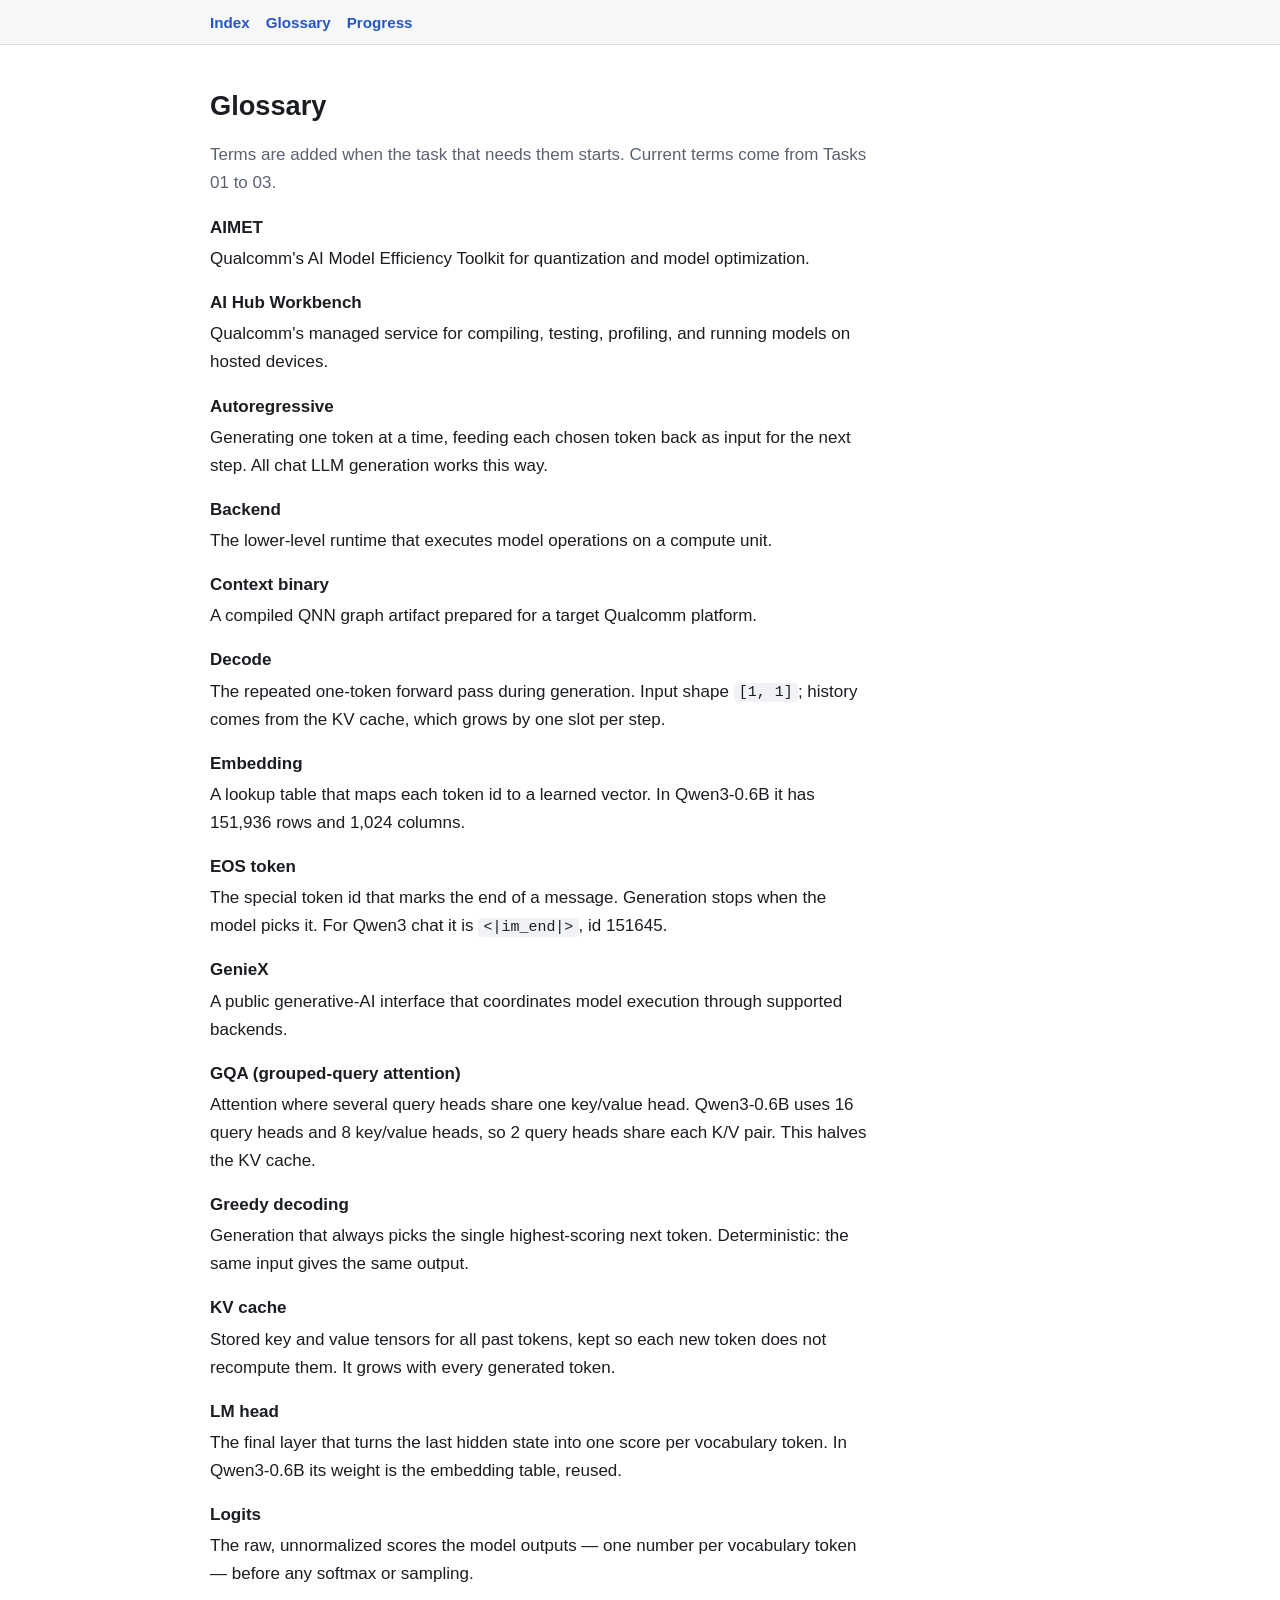
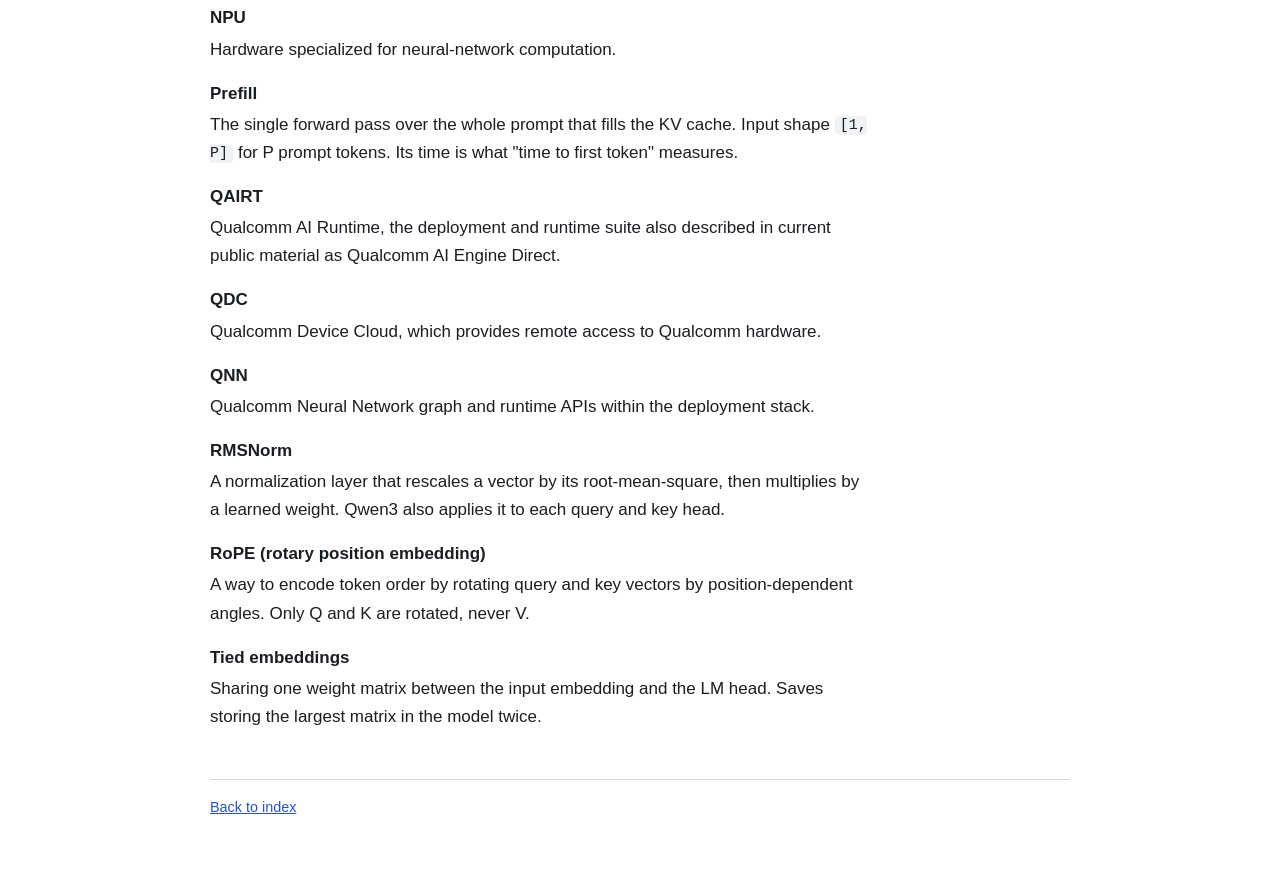
==== docs/glossary.html @ 43011221 "Complete Task 03: manual decoding and KV cache - Lesson: prefill vs one-token decode, cache growth, " ====
<!DOCTYPE html>
<html lang="en">
<head>
<meta charset="utf-8">
<meta name="viewport" content="width=device-width, initial-scale=1">
<title>Glossary — Qualcomm Edge SLM Lab</title>
<link rel="stylesheet" href="assets/styles.css">
</head>
<body>
<nav class="topnav"><div class="inner">
  <a href="index.html">Index</a>
  <a href="glossary.html" aria-current="page">Glossary</a>
  <a href="progress.html">Progress</a>
</div></nav>
<main>
<h1>Glossary</h1>
<p class="muted">Terms are added when the task that needs them starts.
Current terms come from Tasks 01 to 03.</p>

<dl class="glossary">
<dt id="aimet">AIMET</dt>
<dd>Qualcomm's AI Model Efficiency Toolkit for quantization and model
optimization.</dd>

<dt id="ai-hub-workbench">AI Hub Workbench</dt>
<dd>Qualcomm's managed service for compiling, testing, profiling, and
running models on hosted devices.</dd>

<dt id="autoregressive">Autoregressive</dt>
<dd>Generating one token at a time, feeding each chosen token back as
input for the next step. All chat LLM generation works this way.</dd>

<dt id="backend">Backend</dt>
<dd>The lower-level runtime that executes model operations on a compute
unit.</dd>

<dt id="context-binary">Context binary</dt>
<dd>A compiled QNN graph artifact prepared for a target Qualcomm
platform.</dd>

<dt id="decode">Decode</dt>
<dd>The repeated one-token forward pass during generation. Input shape
<code>[1, 1]</code>; history comes from the KV cache, which grows by one
slot per step.</dd>

<dt id="embedding">Embedding</dt>
<dd>A lookup table that maps each token id to a learned vector. In
Qwen3-0.6B it has 151,936 rows and 1,024 columns.</dd>

<dt id="eos-token">EOS token</dt>
<dd>The special token id that marks the end of a message. Generation
stops when the model picks it. For Qwen3 chat it is
<code>&lt;|im_end|&gt;</code>, id 151645.</dd>

<dt id="geniex">GenieX</dt>
<dd>A public generative-AI interface that coordinates model execution
through supported backends.</dd>

<dt id="gqa">GQA (grouped-query attention)</dt>
<dd>Attention where several query heads share one key/value head.
Qwen3-0.6B uses 16 query heads and 8 key/value heads, so 2 query heads
share each K/V pair. This halves the KV cache.</dd>

<dt id="greedy-decoding">Greedy decoding</dt>
<dd>Generation that always picks the single highest-scoring next token.
Deterministic: the same input gives the same output.</dd>

<dt id="kv-cache">KV cache</dt>
<dd>Stored key and value tensors for all past tokens, kept so each new
token does not recompute them. It grows with every generated token.</dd>

<dt id="lm-head">LM head</dt>
<dd>The final layer that turns the last hidden state into one score per
vocabulary token. In Qwen3-0.6B its weight is the embedding table,
reused.</dd>

<dt id="logits">Logits</dt>
<dd>The raw, unnormalized scores the model outputs — one number per
vocabulary token — before any softmax or sampling.</dd>

<dt id="npu">NPU</dt>
<dd>Hardware specialized for neural-network computation.</dd>

<dt id="prefill">Prefill</dt>
<dd>The single forward pass over the whole prompt that fills the KV
cache. Input shape <code>[1, P]</code> for P prompt tokens. Its time is
what "time to first token" measures.</dd>

<dt id="qairt">QAIRT</dt>
<dd>Qualcomm AI Runtime, the deployment and runtime suite also described
in current public material as Qualcomm AI Engine Direct.</dd>

<dt id="qdc">QDC</dt>
<dd>Qualcomm Device Cloud, which provides remote access to Qualcomm
hardware.</dd>

<dt id="qnn">QNN</dt>
<dd>Qualcomm Neural Network graph and runtime APIs within the deployment
stack.</dd>

<dt id="rmsnorm">RMSNorm</dt>
<dd>A normalization layer that rescales a vector by its root-mean-square,
then multiplies by a learned weight. Qwen3 also applies it to each query
and key head.</dd>

<dt id="rope">RoPE (rotary position embedding)</dt>
<dd>A way to encode token order by rotating query and key vectors by
position-dependent angles. Only Q and K are rotated, never V.</dd>

<dt id="tied-embeddings">Tied embeddings</dt>
<dd>Sharing one weight matrix between the input embedding and the LM
head. Saves storing the largest matrix in the model twice.</dd>
</dl>

<footer><a href="index.html">Back to index</a></footer>
</main>
</body>
</html>
---- docs/assets/styles.css ----
/* Qualcomm Edge SLM Lab — shared stylesheet. Plain static HTML, no build step. */

:root {
  --bg: #ffffff;
  --fg: #1a1d21;
  --muted: #5a6270;
  --border: #d7dce2;
  --surface: #f5f7f9;
  --accent: #2456c4;
  --code-bg: #f0f2f5;
  --key-bg: #e8f0fe;   --key-border: #2456c4;
  --watch-bg: #fdf3e0; --watch-border: #b26b00;
  --try-bg: #e6f5ea;   --try-border: #1c7c3c;
  --warn-bg: #fdeaea;  --warn-border: #b02a2a;
  --gate-bg: #f0e8fb;  --gate-border: #6b3fb2;
}

@media (prefers-color-scheme: dark) {
  :root {
    --bg: #14171b;
    --fg: #e5e8ec;
    --muted: #9aa3af;
    --border: #333a43;
    --surface: #1c2026;
    --accent: #7aa2f0;
    --code-bg: #21262d;
    --key-bg: #1a2740;  --key-border: #7aa2f0;
    --watch-bg: #33270f; --watch-border: #d69a3a;
    --try-bg: #142e1c;  --try-border: #4fbf74;
    --warn-bg: #391b1b; --warn-border: #e06c6c;
    --gate-bg: #271a3a; --gate-border: #a97fe0;
  }
}

* { box-sizing: border-box; }

body {
  margin: 0;
  background: var(--bg);
  color: var(--fg);
  font-family: -apple-system, BlinkMacSystemFont, "Segoe UI", Roboto,
    Helvetica, Arial, sans-serif;
  font-size: 17px;
  line-height: 1.65;
}

main {
  max-width: 900px;
  margin: 0 auto;
  padding: 1.5rem 1.25rem 4rem;
}

nav.topnav {
  border-bottom: 1px solid var(--border);
  background: var(--surface);
}
nav.topnav .inner {
  max-width: 900px;
  margin: 0 auto;
  padding: 0.6rem 1.25rem;
  display: flex;
  flex-wrap: wrap;
  gap: 1rem;
}
nav.topnav a {
  color: var(--accent);
  text-decoration: none;
  font-weight: 600;
  font-size: 0.95rem;
}
nav.topnav a:hover { text-decoration: underline; }

h1 { font-size: 1.7rem; line-height: 1.3; margin: 1.2rem 0 0.6rem; }
h2 { font-size: 1.3rem; margin: 2rem 0 0.5rem; }
h3 { font-size: 1.1rem; margin: 1.4rem 0 0.4rem; }

p, li { max-width: 70ch; }

a { color: var(--accent); }
a:focus-visible, button:focus-visible, summary:focus-visible {
  outline: 3px solid var(--accent);
  outline-offset: 2px;
}

code, pre {
  font-family: ui-monospace, "SF Mono", SFMono-Regular, Menlo, Consolas,
    monospace;
  font-size: 0.88em;
}
code { background: var(--code-bg); padding: 0.1em 0.35em; border-radius: 4px; }
pre {
  background: var(--code-bg);
  border: 1px solid var(--border);
  border-radius: 8px;
  padding: 0.9rem 1rem;
  overflow-x: auto;
  line-height: 1.5;
}
pre code { background: none; padding: 0; }

table {
  border-collapse: collapse;
  width: 100%;
  margin: 1rem 0;
  font-size: 0.95rem;
}
th, td {
  border: 1px solid var(--border);
  padding: 0.5rem 0.7rem;
  text-align: left;
  vertical-align: top;
}
th { background: var(--surface); }

.callout {
  border-left: 5px solid;
  border-radius: 6px;
  padding: 0.8rem 1rem;
  margin: 1.2rem 0;
}
.callout .label {
  display: block;
  font-weight: 700;
  font-size: 0.85rem;
  text-transform: uppercase;
  letter-spacing: 0.04em;
  margin-bottom: 0.25rem;
}
.callout.key   { background: var(--key-bg);   border-color: var(--key-border); }
.callout.watch { background: var(--watch-bg); border-color: var(--watch-border); }
.callout.try   { background: var(--try-bg);   border-color: var(--try-border); }
.callout.warn  { background: var(--warn-bg);  border-color: var(--warn-border); }
.callout.gate  { background: var(--gate-bg);  border-color: var(--gate-border); }

.status {
  display: inline-block;
  padding: 0.1em 0.6em;
  border-radius: 999px;
  font-size: 0.8rem;
  font-weight: 700;
  border: 1px solid var(--border);
}
.status.active   { background: var(--key-bg);  color: var(--key-border); border-color: var(--key-border); }
.status.locked   { background: var(--surface); color: var(--muted); }
.status.complete { background: var(--try-bg);  color: var(--try-border); border-color: var(--try-border); }
.status.blocked  { background: var(--warn-bg); color: var(--warn-border); border-color: var(--warn-border); }

details {
  border: 1px solid var(--border);
  border-radius: 8px;
  padding: 0.5rem 0.9rem;
  margin: 0.6rem 0;
  background: var(--surface);
}
summary { cursor: pointer; font-weight: 600; }

.muted { color: var(--muted); }

dl.glossary dt { font-weight: 700; margin-top: 1rem; }
dl.glossary dd { margin: 0.2rem 0 0 0; max-width: 70ch; }

footer {
  margin-top: 3rem;
  padding-top: 1rem;
  border-top: 1px solid var(--border);
  color: var(--muted);
  font-size: 0.9rem;
}

svg text { fill: var(--fg); }
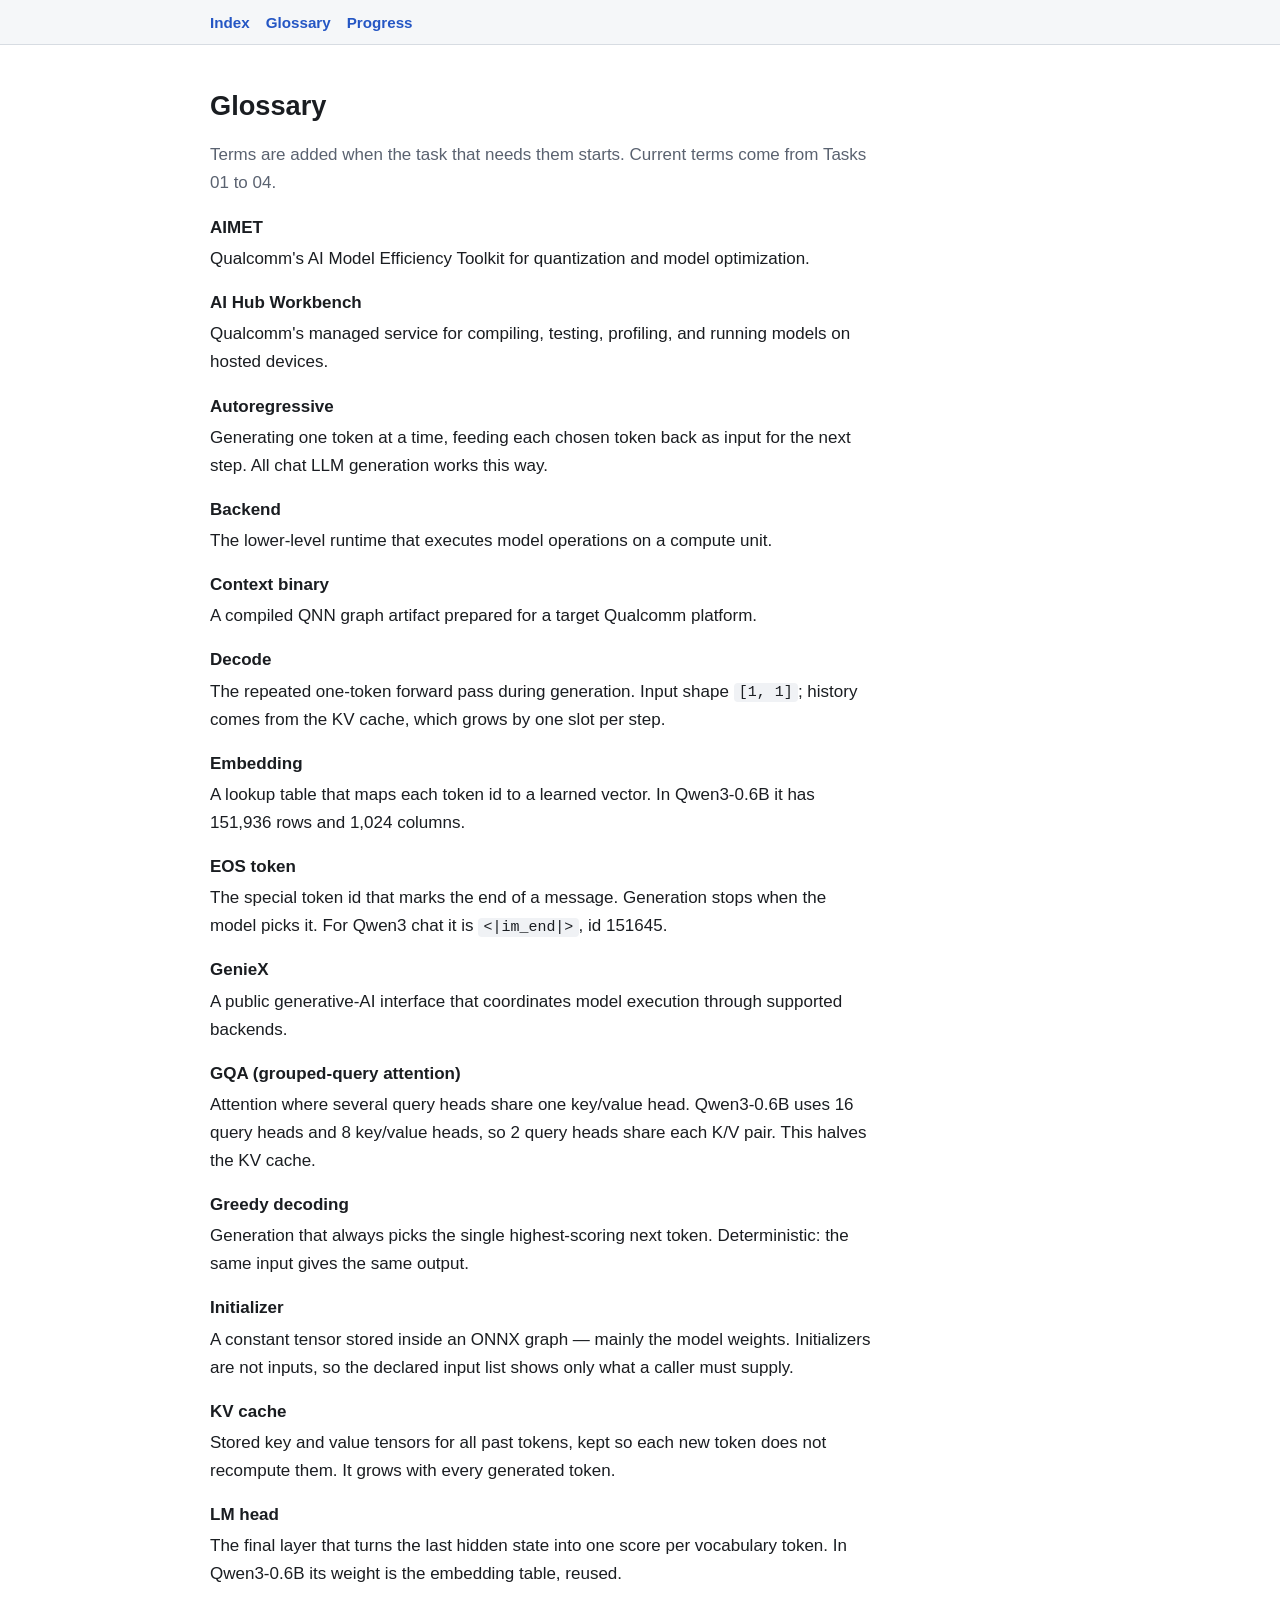
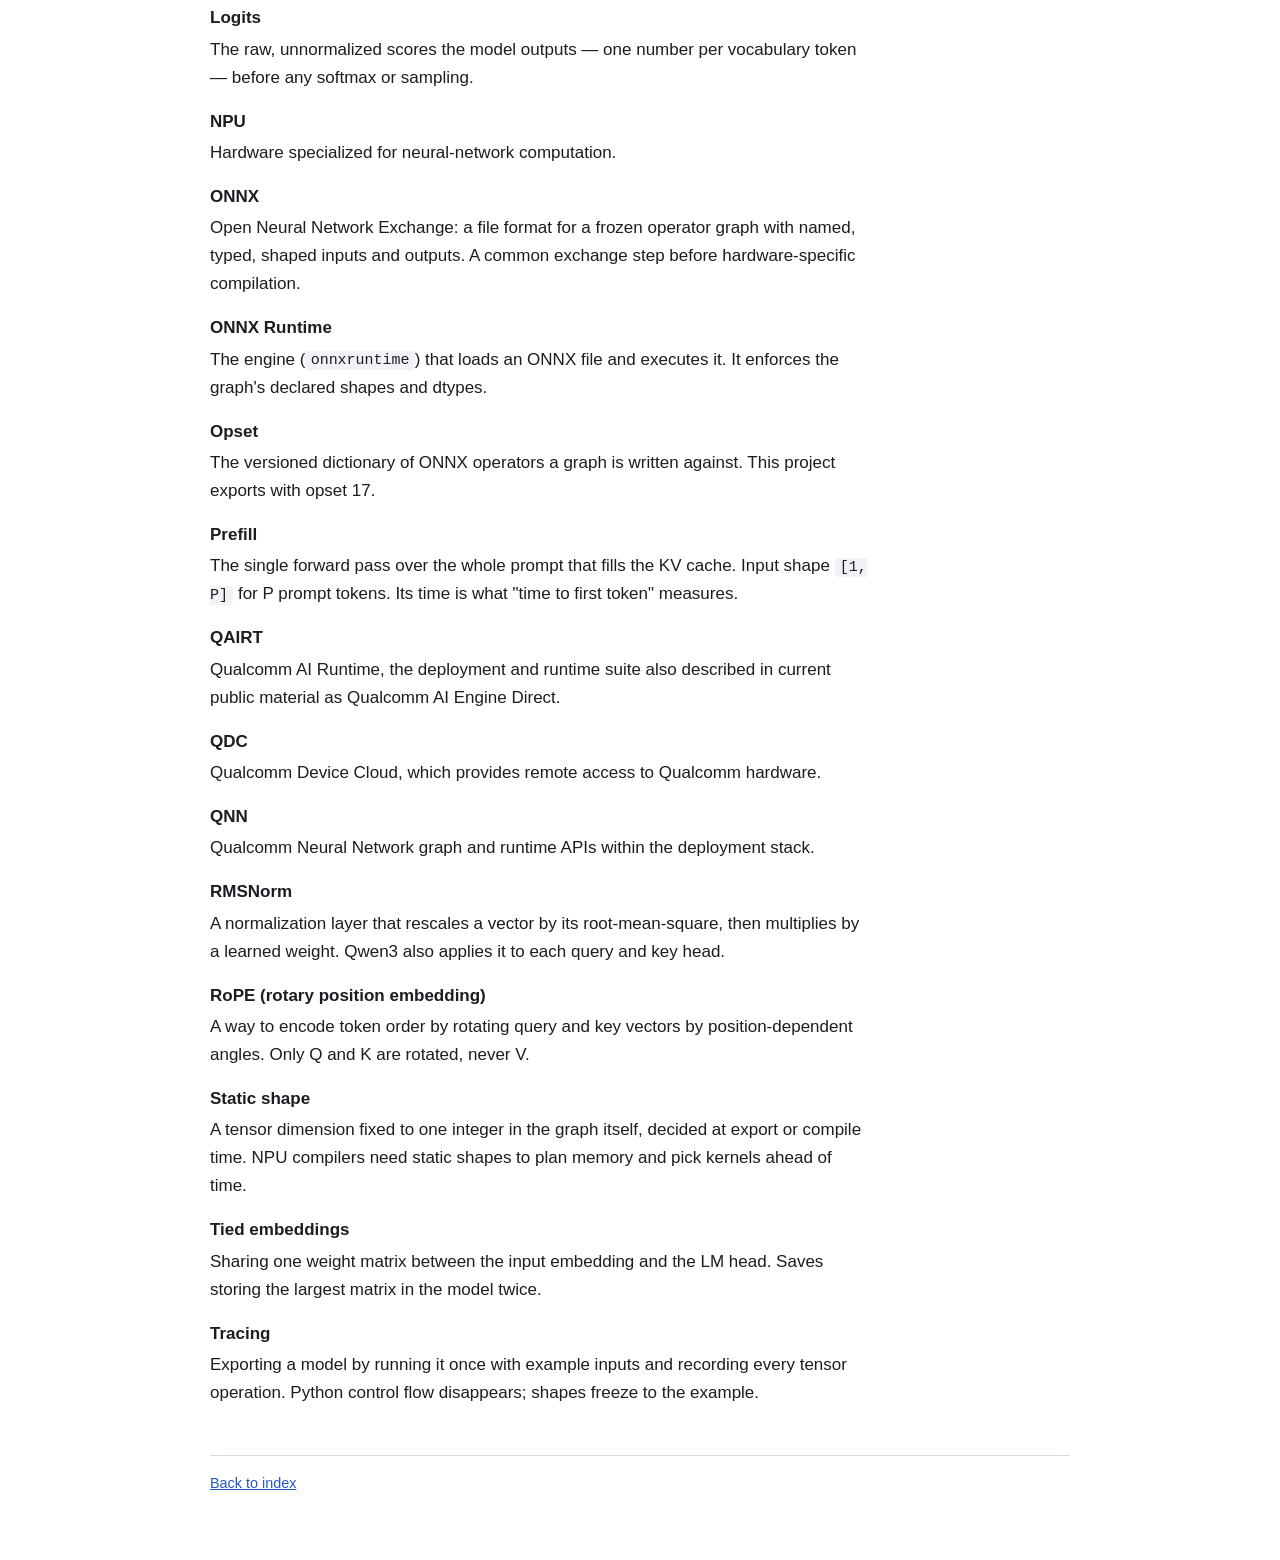
==== commit 9ddd3c09: "Complete Task 04: static graph contracts and ONNX - Lesson: docs/tasks/04-static-graph-contracts-and" ====
--- a/docs/glossary.html
+++ b/docs/glossary.html
@@ -15,7 +15,7 @@
 <main>
 <h1>Glossary</h1>
 <p class="muted">Terms are added when the task that needs them starts.
-Current terms come from Tasks 01 to 03.</p>
+Current terms come from Tasks 01 to 04.</p>
 
 <dl class="glossary">
 <dt id="aimet">AIMET</dt>
@@ -65,6 +65,11 @@
 <dd>Generation that always picks the single highest-scoring next token.
 Deterministic: the same input gives the same output.</dd>
 
+<dt id="initializer">Initializer</dt>
+<dd>A constant tensor stored inside an ONNX graph — mainly the model
+weights. Initializers are not inputs, so the declared input list shows
+only what a caller must supply.</dd>
+
 <dt id="kv-cache">KV cache</dt>
 <dd>Stored key and value tensors for all past tokens, kept so each new
 token does not recompute them. It grows with every generated token.</dd>
@@ -80,6 +85,19 @@
 
 <dt id="npu">NPU</dt>
 <dd>Hardware specialized for neural-network computation.</dd>
+
+<dt id="onnx">ONNX</dt>
+<dd>Open Neural Network Exchange: a file format for a frozen operator
+graph with named, typed, shaped inputs and outputs. A common exchange
+step before hardware-specific compilation.</dd>
+
+<dt id="onnx-runtime">ONNX Runtime</dt>
+<dd>The engine (<code>onnxruntime</code>) that loads an ONNX file and
+executes it. It enforces the graph's declared shapes and dtypes.</dd>
+
+<dt id="opset">Opset</dt>
+<dd>The versioned dictionary of ONNX operators a graph is written
+against. This project exports with opset 17.</dd>
 
 <dt id="prefill">Prefill</dt>
 <dd>The single forward pass over the whole prompt that fills the KV
@@ -107,9 +125,19 @@
 <dd>A way to encode token order by rotating query and key vectors by
 position-dependent angles. Only Q and K are rotated, never V.</dd>
 
+<dt id="static-shape">Static shape</dt>
+<dd>A tensor dimension fixed to one integer in the graph itself, decided
+at export or compile time. NPU compilers need static shapes to plan
+memory and pick kernels ahead of time.</dd>
+
 <dt id="tied-embeddings">Tied embeddings</dt>
 <dd>Sharing one weight matrix between the input embedding and the LM
 head. Saves storing the largest matrix in the model twice.</dd>
+
+<dt id="tracing">Tracing</dt>
+<dd>Exporting a model by running it once with example inputs and
+recording every tensor operation. Python control flow disappears; shapes
+freeze to the example.</dd>
 </dl>
 
 <footer><a href="index.html">Back to index</a></footer>
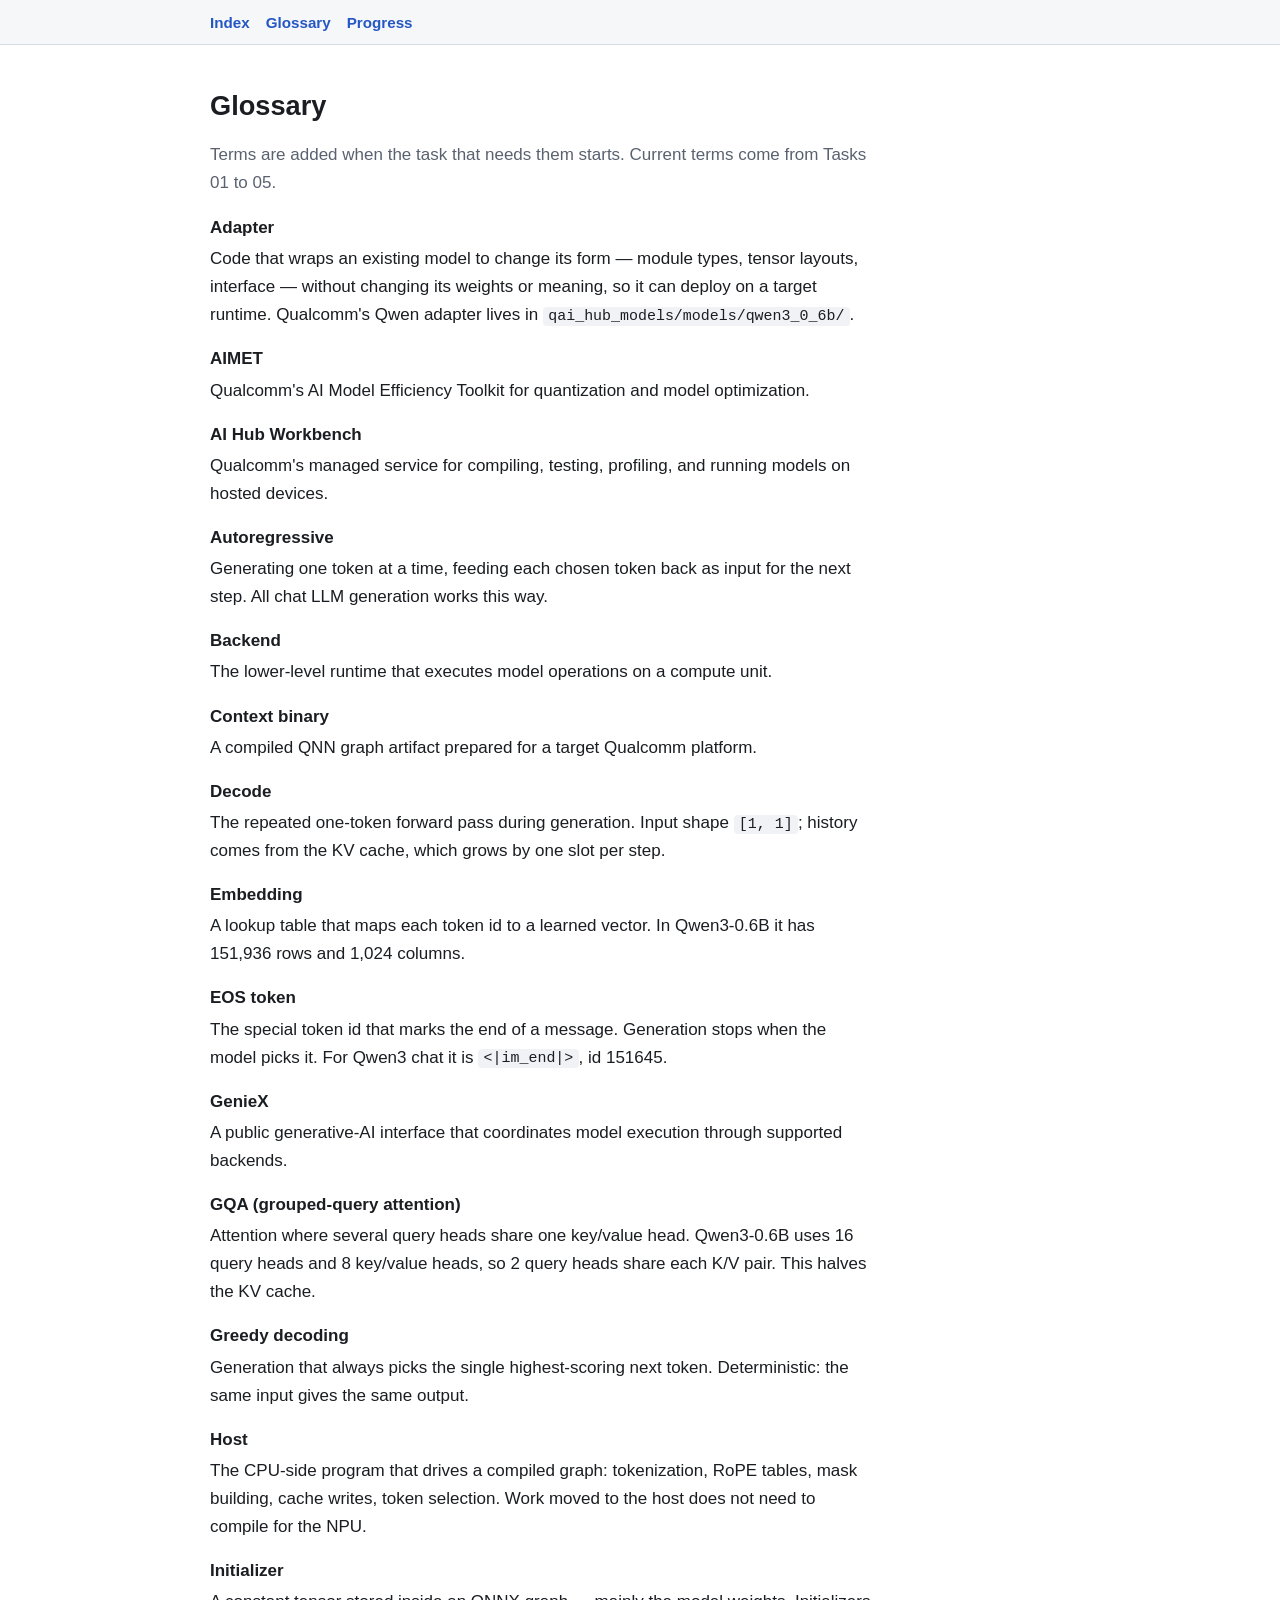
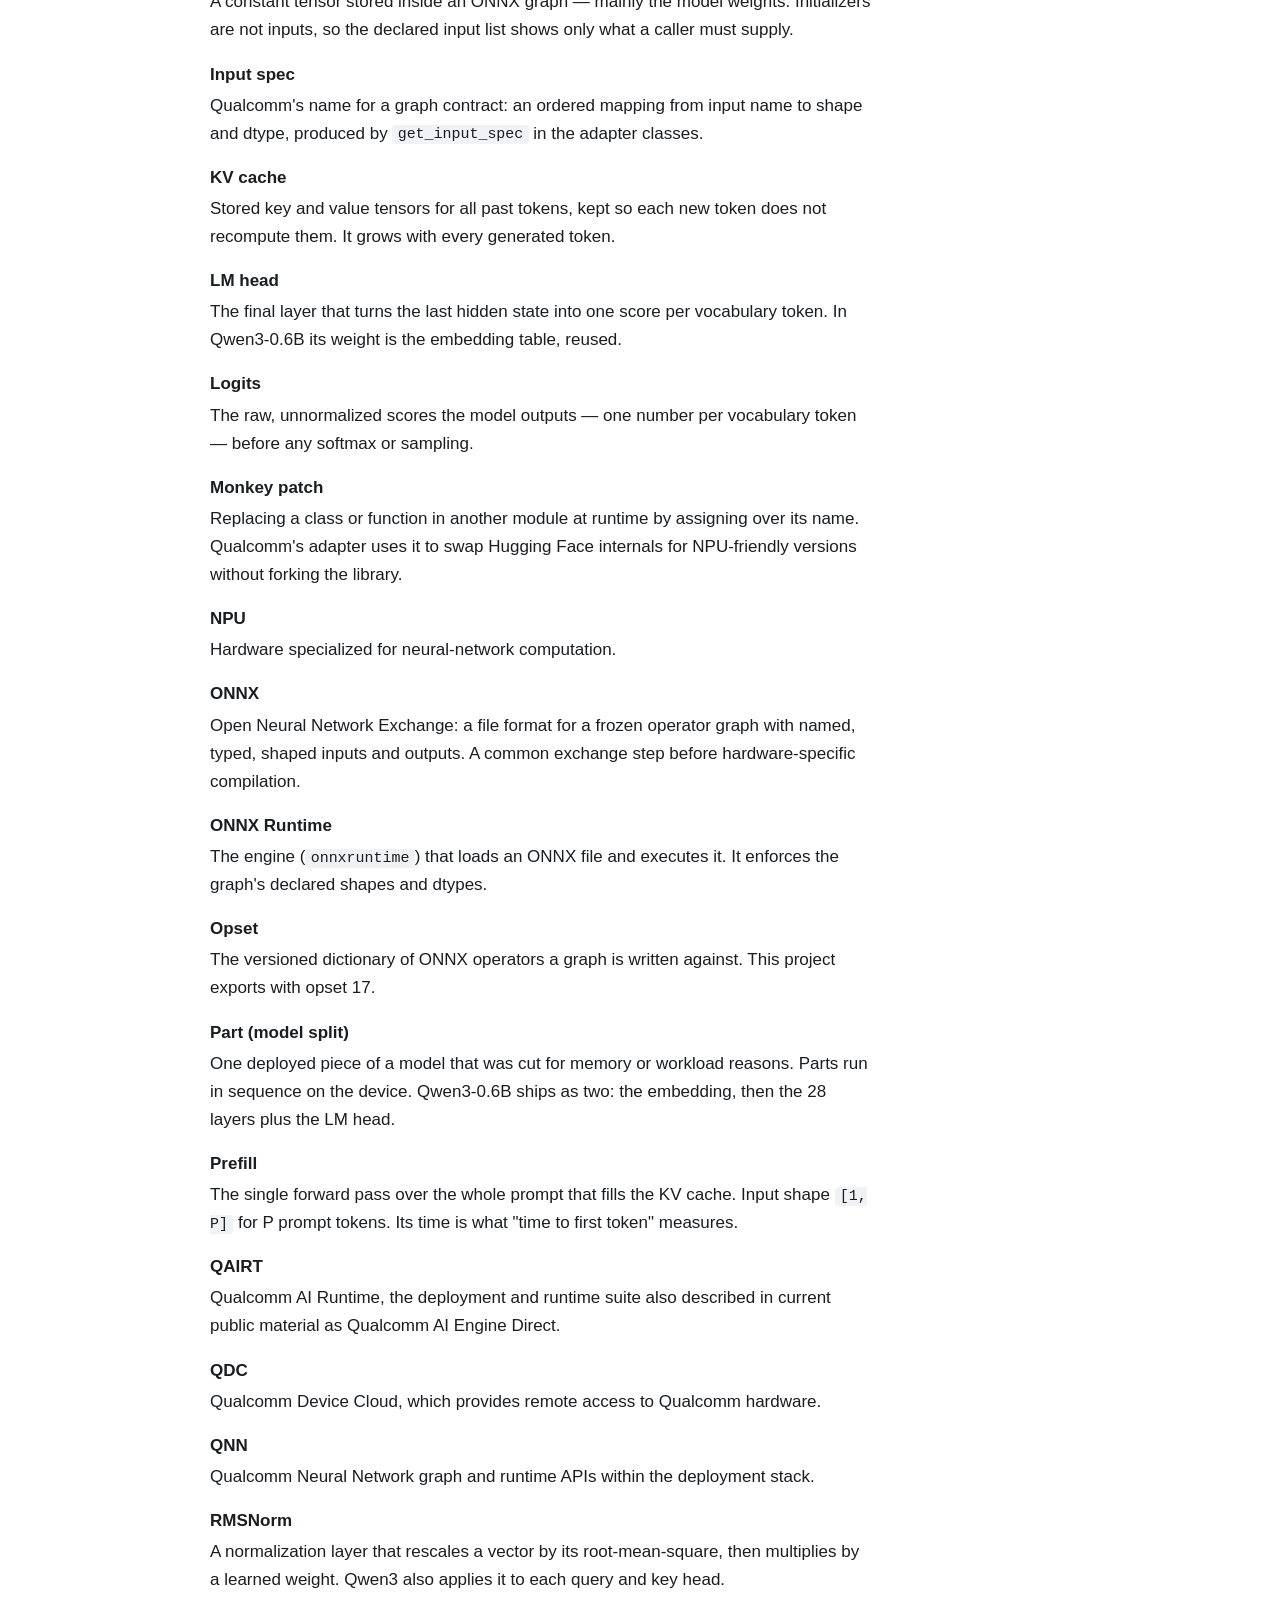
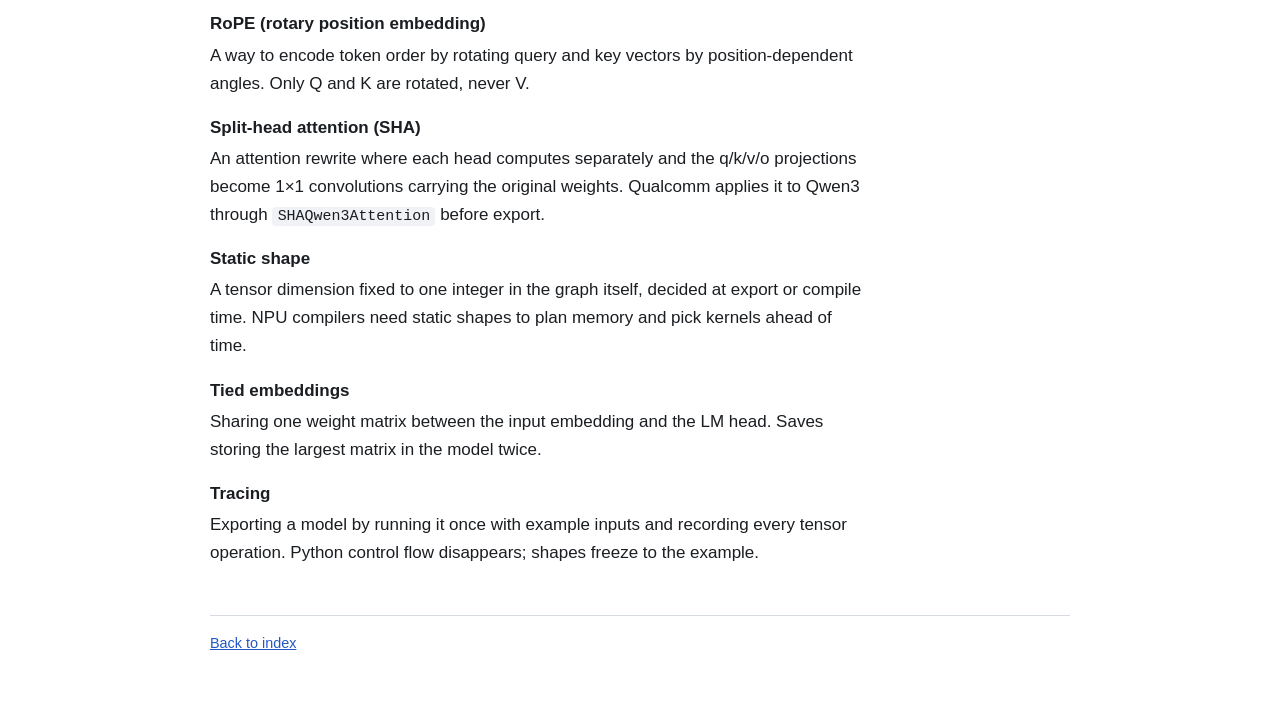
==== commit ef9efb21: "Complete Task 05: Qualcomm's Qwen model adapter - Lesson docs/tasks/05-qualcomm-qwen-adapter.html in" ====
--- a/docs/glossary.html
+++ b/docs/glossary.html
@@ -15,9 +15,15 @@
 <main>
 <h1>Glossary</h1>
 <p class="muted">Terms are added when the task that needs them starts.
-Current terms come from Tasks 01 to 04.</p>
+Current terms come from Tasks 01 to 05.</p>
 
 <dl class="glossary">
+<dt id="adapter">Adapter</dt>
+<dd>Code that wraps an existing model to change its form — module types,
+tensor layouts, interface — without changing its weights or meaning, so
+it can deploy on a target runtime. Qualcomm's Qwen adapter lives in
+<code>qai_hub_models/models/qwen3_0_6b/</code>.</dd>
+
 <dt id="aimet">AIMET</dt>
 <dd>Qualcomm's AI Model Efficiency Toolkit for quantization and model
 optimization.</dd>
@@ -65,10 +71,20 @@
 <dd>Generation that always picks the single highest-scoring next token.
 Deterministic: the same input gives the same output.</dd>
 
+<dt id="host">Host</dt>
+<dd>The CPU-side program that drives a compiled graph: tokenization,
+RoPE tables, mask building, cache writes, token selection. Work moved to
+the host does not need to compile for the NPU.</dd>
+
 <dt id="initializer">Initializer</dt>
 <dd>A constant tensor stored inside an ONNX graph — mainly the model
 weights. Initializers are not inputs, so the declared input list shows
 only what a caller must supply.</dd>
+
+<dt id="input-spec">Input spec</dt>
+<dd>Qualcomm's name for a graph contract: an ordered mapping from input
+name to shape and dtype, produced by <code>get_input_spec</code> in the
+adapter classes.</dd>
 
 <dt id="kv-cache">KV cache</dt>
 <dd>Stored key and value tensors for all past tokens, kept so each new
@@ -82,6 +98,11 @@
 <dt id="logits">Logits</dt>
 <dd>The raw, unnormalized scores the model outputs — one number per
 vocabulary token — before any softmax or sampling.</dd>
+
+<dt id="monkey-patch">Monkey patch</dt>
+<dd>Replacing a class or function in another module at runtime by
+assigning over its name. Qualcomm's adapter uses it to swap Hugging Face
+internals for NPU-friendly versions without forking the library.</dd>
 
 <dt id="npu">NPU</dt>
 <dd>Hardware specialized for neural-network computation.</dd>
@@ -98,6 +119,11 @@
 <dt id="opset">Opset</dt>
 <dd>The versioned dictionary of ONNX operators a graph is written
 against. This project exports with opset 17.</dd>
+
+<dt id="part-split">Part (model split)</dt>
+<dd>One deployed piece of a model that was cut for memory or workload
+reasons. Parts run in sequence on the device. Qwen3-0.6B ships as two:
+the embedding, then the 28 layers plus the LM head.</dd>
 
 <dt id="prefill">Prefill</dt>
 <dd>The single forward pass over the whole prompt that fills the KV
@@ -125,6 +151,12 @@
 <dd>A way to encode token order by rotating query and key vectors by
 position-dependent angles. Only Q and K are rotated, never V.</dd>
 
+<dt id="sha">Split-head attention (SHA)</dt>
+<dd>An attention rewrite where each head computes separately and the
+q/k/v/o projections become 1×1 convolutions carrying the original
+weights. Qualcomm applies it to Qwen3 through
+<code>SHAQwen3Attention</code> before export.</dd>
+
 <dt id="static-shape">Static shape</dt>
 <dd>A tensor dimension fixed to one integer in the graph itself, decided
 at export or compile time. NPU compilers need static shapes to plan
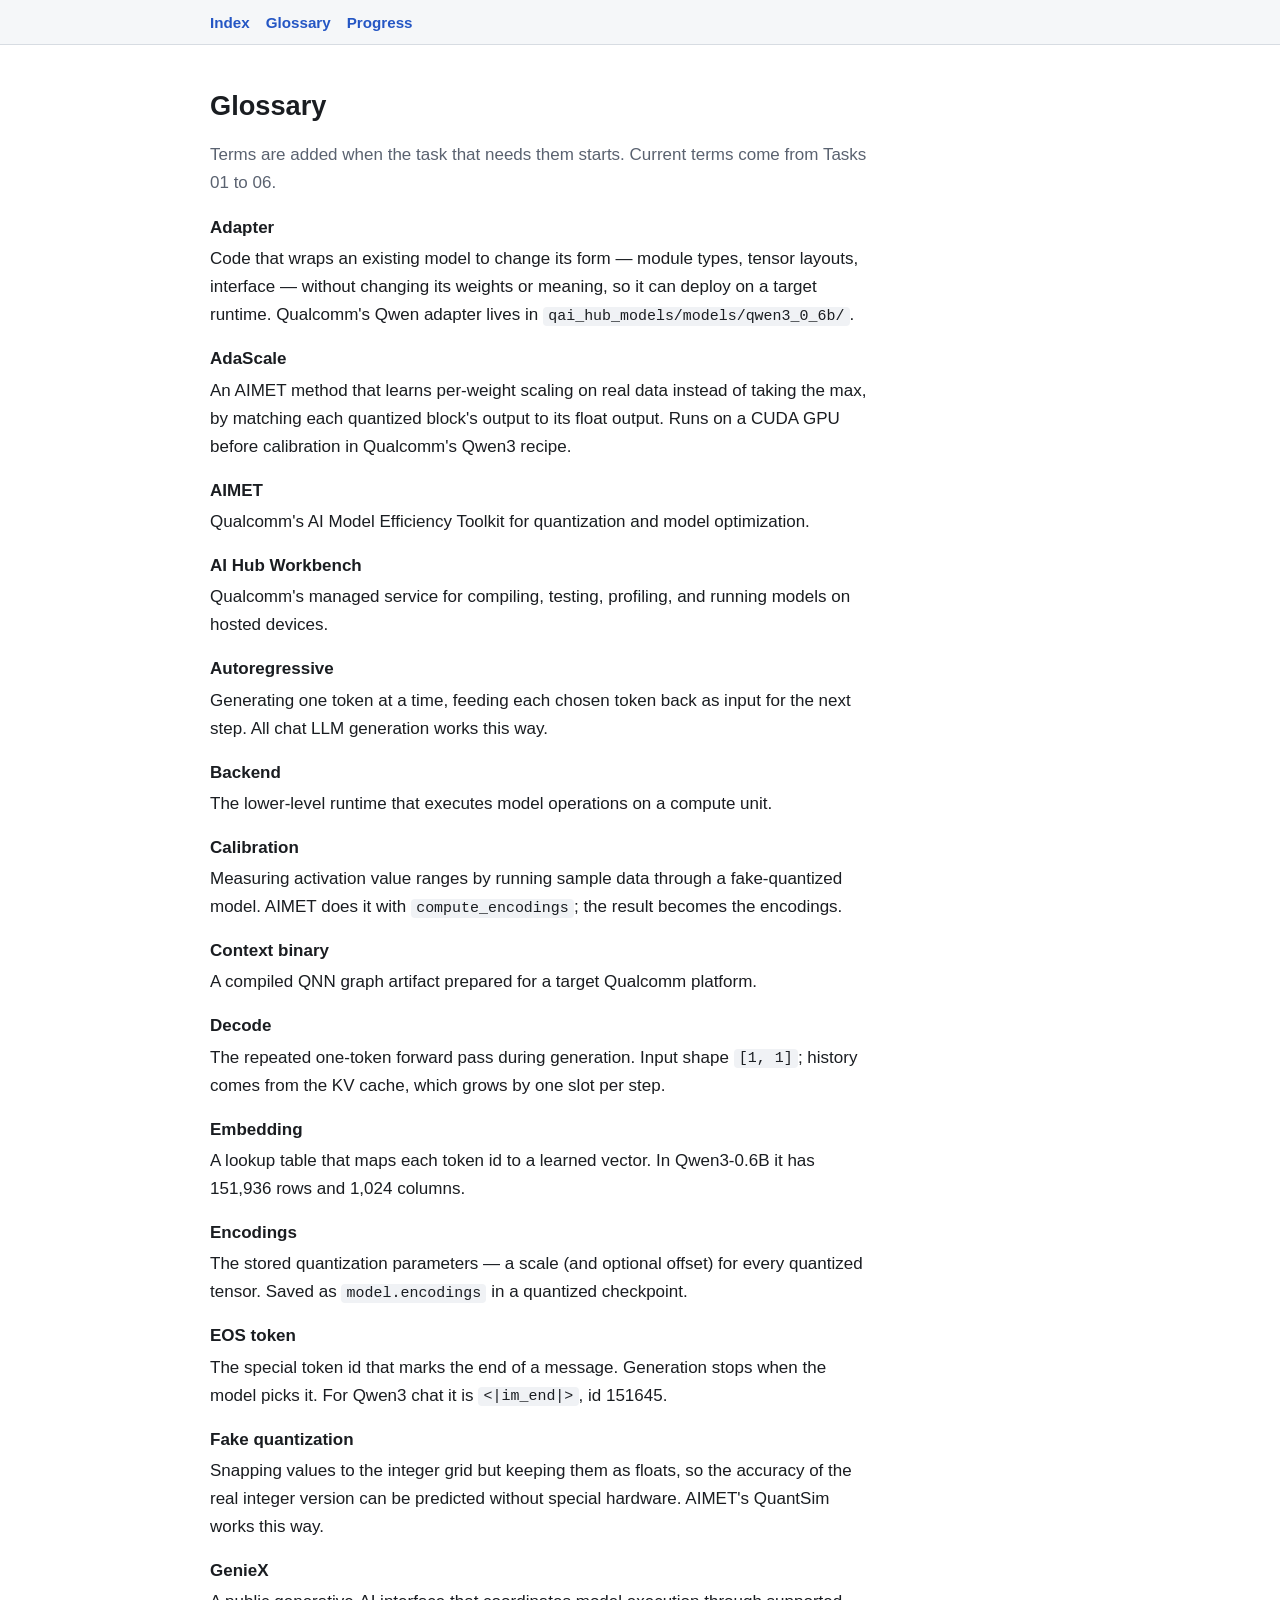
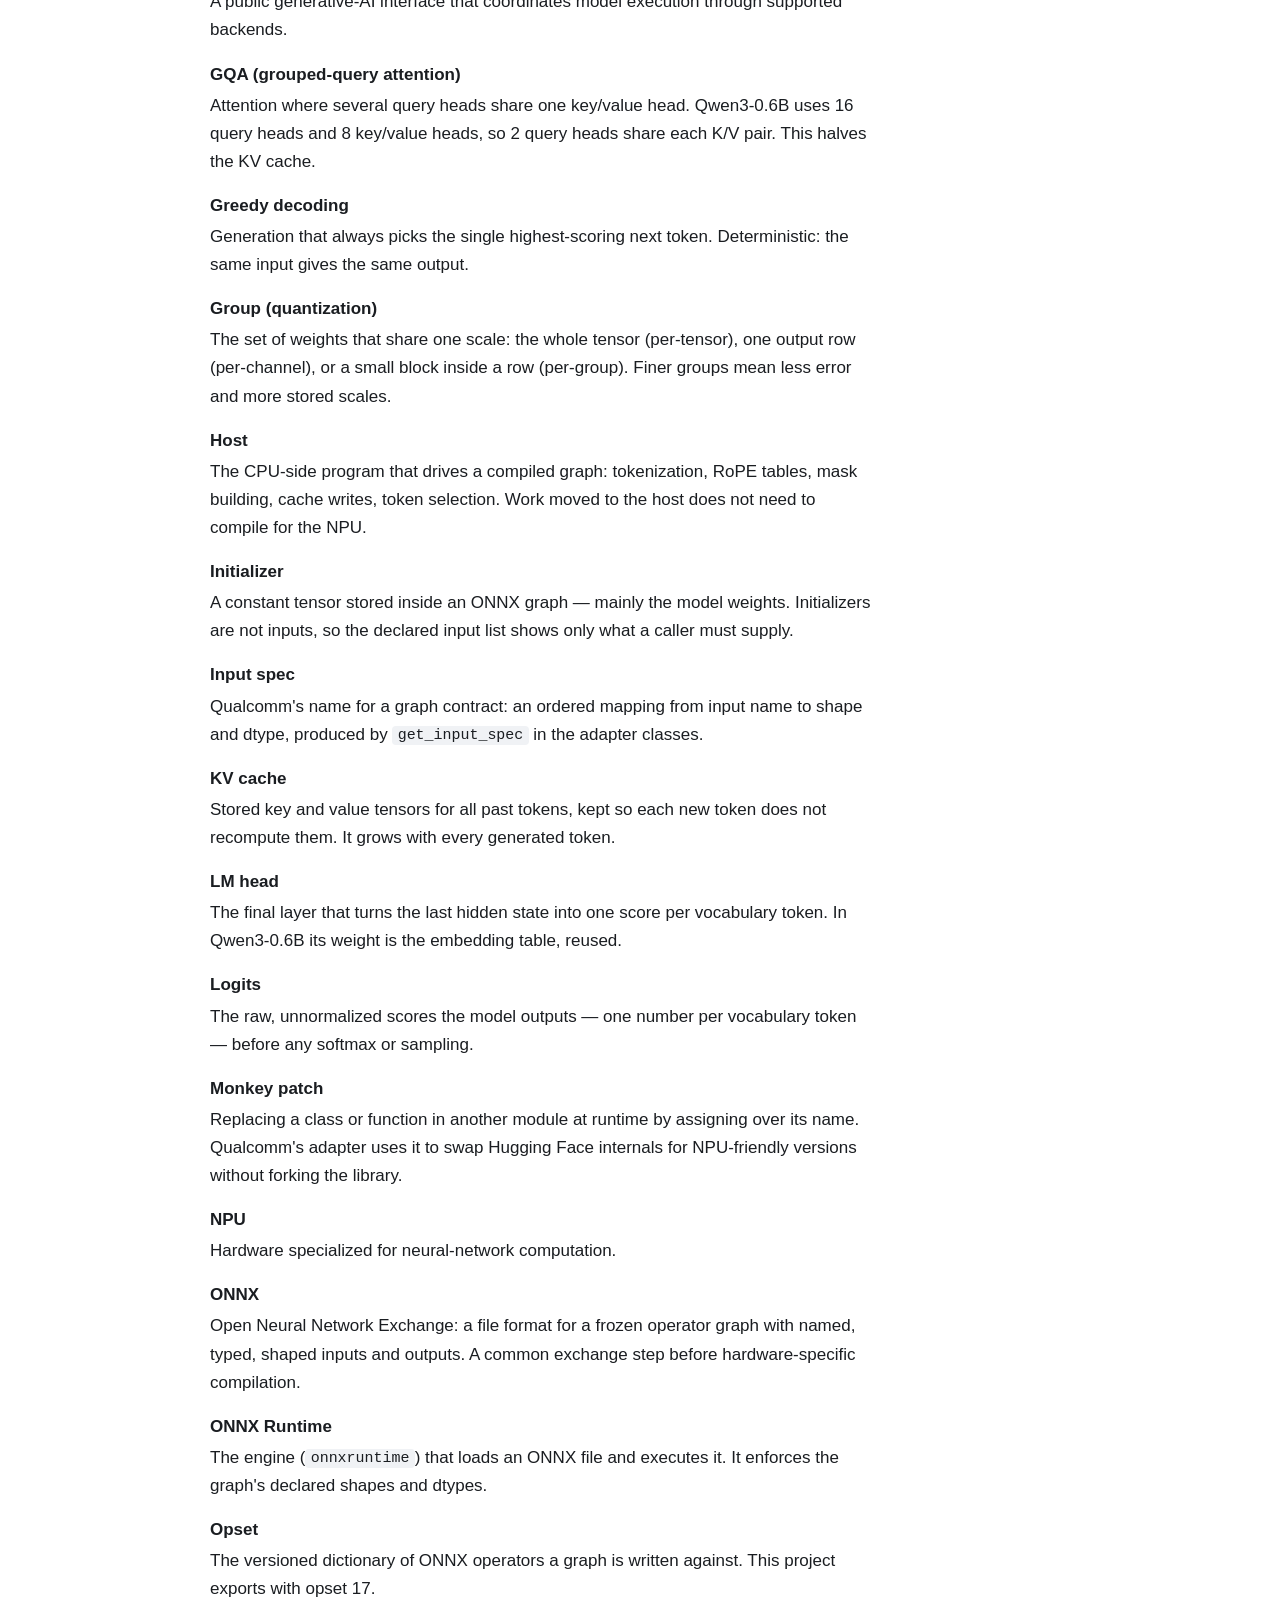
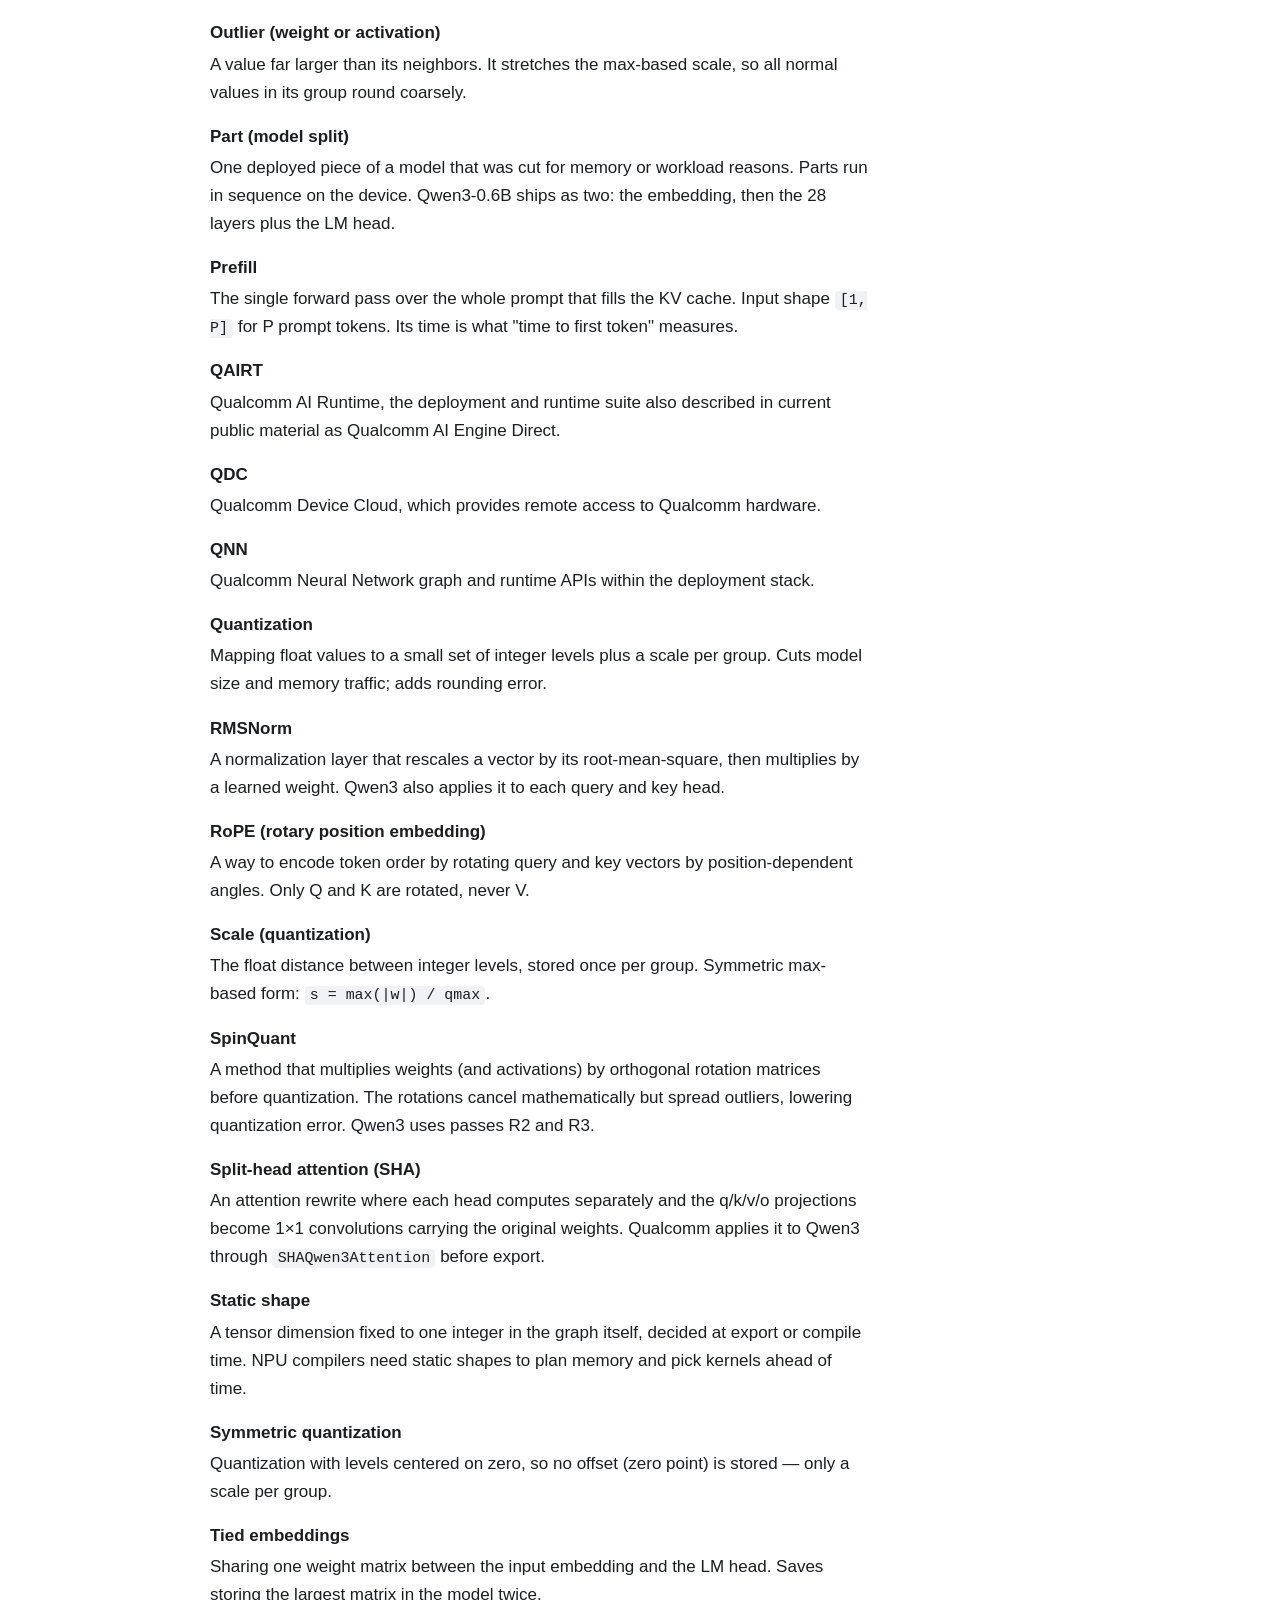
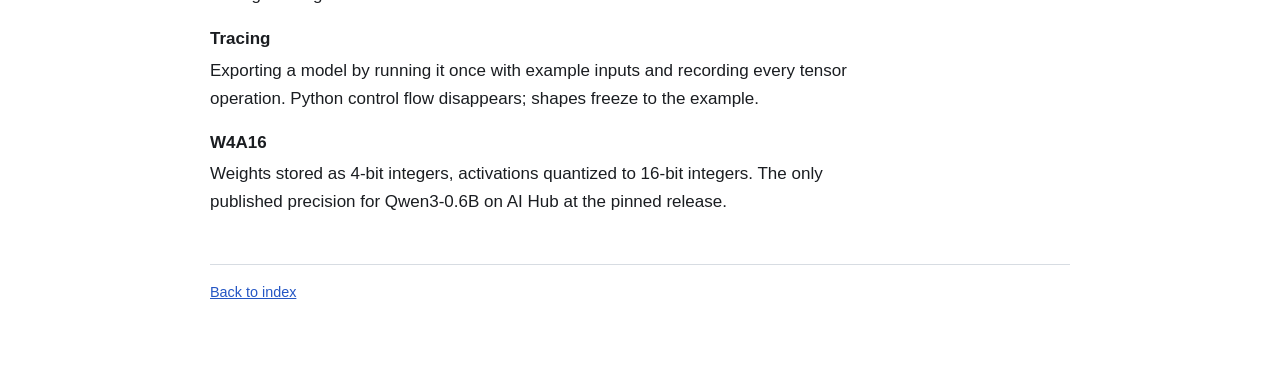
==== commit dd5be937: "Complete Task 06: Quantization and AIMET concepts - Lesson: symmetric quantization formula, W4A16 (A" ====
--- a/docs/glossary.html
+++ b/docs/glossary.html
@@ -15,7 +15,7 @@
 <main>
 <h1>Glossary</h1>
 <p class="muted">Terms are added when the task that needs them starts.
-Current terms come from Tasks 01 to 05.</p>
+Current terms come from Tasks 01 to 06.</p>
 
 <dl class="glossary">
 <dt id="adapter">Adapter</dt>
@@ -24,6 +24,12 @@
 it can deploy on a target runtime. Qualcomm's Qwen adapter lives in
 <code>qai_hub_models/models/qwen3_0_6b/</code>.</dd>
 
+<dt id="adascale">AdaScale</dt>
+<dd>An AIMET method that learns per-weight scaling on real data instead
+of taking the max, by matching each quantized block's output to its
+float output. Runs on a CUDA GPU before calibration in Qualcomm's Qwen3
+recipe.</dd>
+
 <dt id="aimet">AIMET</dt>
 <dd>Qualcomm's AI Model Efficiency Toolkit for quantization and model
 optimization.</dd>
@@ -39,6 +45,11 @@
 <dt id="backend">Backend</dt>
 <dd>The lower-level runtime that executes model operations on a compute
 unit.</dd>
+
+<dt id="calibration">Calibration</dt>
+<dd>Measuring activation value ranges by running sample data through a
+fake-quantized model. AIMET does it with
+<code>compute_encodings</code>; the result becomes the encodings.</dd>
 
 <dt id="context-binary">Context binary</dt>
 <dd>A compiled QNN graph artifact prepared for a target Qualcomm
@@ -53,11 +64,21 @@
 <dd>A lookup table that maps each token id to a learned vector. In
 Qwen3-0.6B it has 151,936 rows and 1,024 columns.</dd>
 
+<dt id="encodings">Encodings</dt>
+<dd>The stored quantization parameters — a scale (and optional offset)
+for every quantized tensor. Saved as <code>model.encodings</code> in a
+quantized checkpoint.</dd>
+
 <dt id="eos-token">EOS token</dt>
 <dd>The special token id that marks the end of a message. Generation
 stops when the model picks it. For Qwen3 chat it is
 <code>&lt;|im_end|&gt;</code>, id 151645.</dd>
 
+<dt id="fake-quantization">Fake quantization</dt>
+<dd>Snapping values to the integer grid but keeping them as floats, so
+the accuracy of the real integer version can be predicted without
+special hardware. AIMET's QuantSim works this way.</dd>
+
 <dt id="geniex">GenieX</dt>
 <dd>A public generative-AI interface that coordinates model execution
 through supported backends.</dd>
@@ -71,6 +92,12 @@
 <dd>Generation that always picks the single highest-scoring next token.
 Deterministic: the same input gives the same output.</dd>
 
+<dt id="group-quant">Group (quantization)</dt>
+<dd>The set of weights that share one scale: the whole tensor
+(per-tensor), one output row (per-channel), or a small block inside a
+row (per-group). Finer groups mean less error and more stored
+scales.</dd>
+
 <dt id="host">Host</dt>
 <dd>The CPU-side program that drives a compiled graph: tokenization,
 RoPE tables, mask building, cache writes, token selection. Work moved to
@@ -120,6 +147,10 @@
 <dd>The versioned dictionary of ONNX operators a graph is written
 against. This project exports with opset 17.</dd>
 
+<dt id="outlier">Outlier (weight or activation)</dt>
+<dd>A value far larger than its neighbors. It stretches the max-based
+scale, so all normal values in its group round coarsely.</dd>
+
 <dt id="part-split">Part (model split)</dt>
 <dd>One deployed piece of a model that was cut for memory or workload
 reasons. Parts run in sequence on the device. Qwen3-0.6B ships as two:
@@ -142,6 +173,10 @@
 <dd>Qualcomm Neural Network graph and runtime APIs within the deployment
 stack.</dd>
 
+<dt id="quantization">Quantization</dt>
+<dd>Mapping float values to a small set of integer levels plus a scale
+per group. Cuts model size and memory traffic; adds rounding error.</dd>
+
 <dt id="rmsnorm">RMSNorm</dt>
 <dd>A normalization layer that rescales a vector by its root-mean-square,
 then multiplies by a learned weight. Qwen3 also applies it to each query
@@ -150,6 +185,16 @@
 <dt id="rope">RoPE (rotary position embedding)</dt>
 <dd>A way to encode token order by rotating query and key vectors by
 position-dependent angles. Only Q and K are rotated, never V.</dd>
+
+<dt id="scale-quant">Scale (quantization)</dt>
+<dd>The float distance between integer levels, stored once per group.
+Symmetric max-based form: <code>s = max(|w|) / qmax</code>.</dd>
+
+<dt id="spinquant">SpinQuant</dt>
+<dd>A method that multiplies weights (and activations) by orthogonal
+rotation matrices before quantization. The rotations cancel
+mathematically but spread outliers, lowering quantization error. Qwen3
+uses passes R2 and R3.</dd>
 
 <dt id="sha">Split-head attention (SHA)</dt>
 <dd>An attention rewrite where each head computes separately and the
@@ -162,6 +207,10 @@
 at export or compile time. NPU compilers need static shapes to plan
 memory and pick kernels ahead of time.</dd>
 
+<dt id="symmetric-quant">Symmetric quantization</dt>
+<dd>Quantization with levels centered on zero, so no offset (zero
+point) is stored — only a scale per group.</dd>
+
 <dt id="tied-embeddings">Tied embeddings</dt>
 <dd>Sharing one weight matrix between the input embedding and the LM
 head. Saves storing the largest matrix in the model twice.</dd>
@@ -170,6 +219,11 @@
 <dd>Exporting a model by running it once with example inputs and
 recording every tensor operation. Python control flow disappears; shapes
 freeze to the example.</dd>
+
+<dt id="w4a16">W4A16</dt>
+<dd>Weights stored as 4-bit integers, activations quantized to 16-bit
+integers. The only published precision for Qwen3-0.6B on AI Hub at the
+pinned release.</dd>
 </dl>
 
 <footer><a href="index.html">Back to index</a></footer>
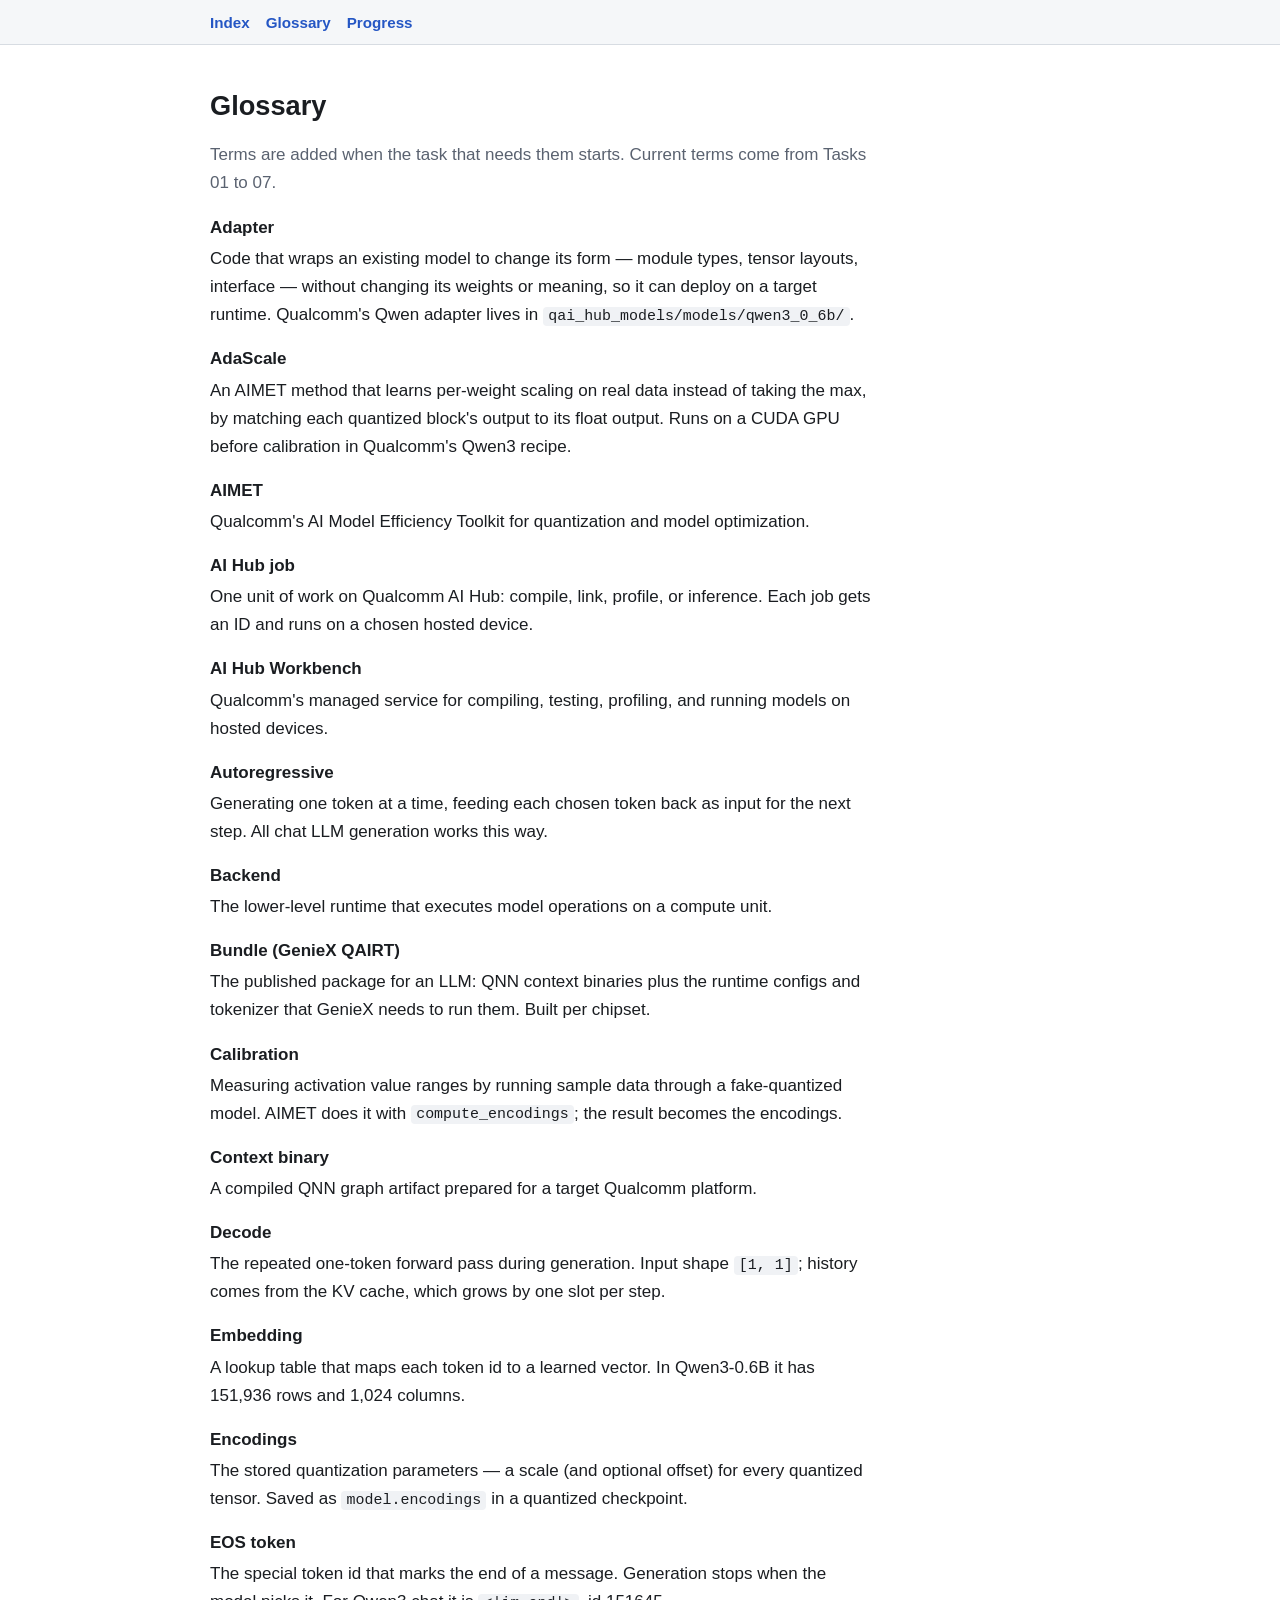
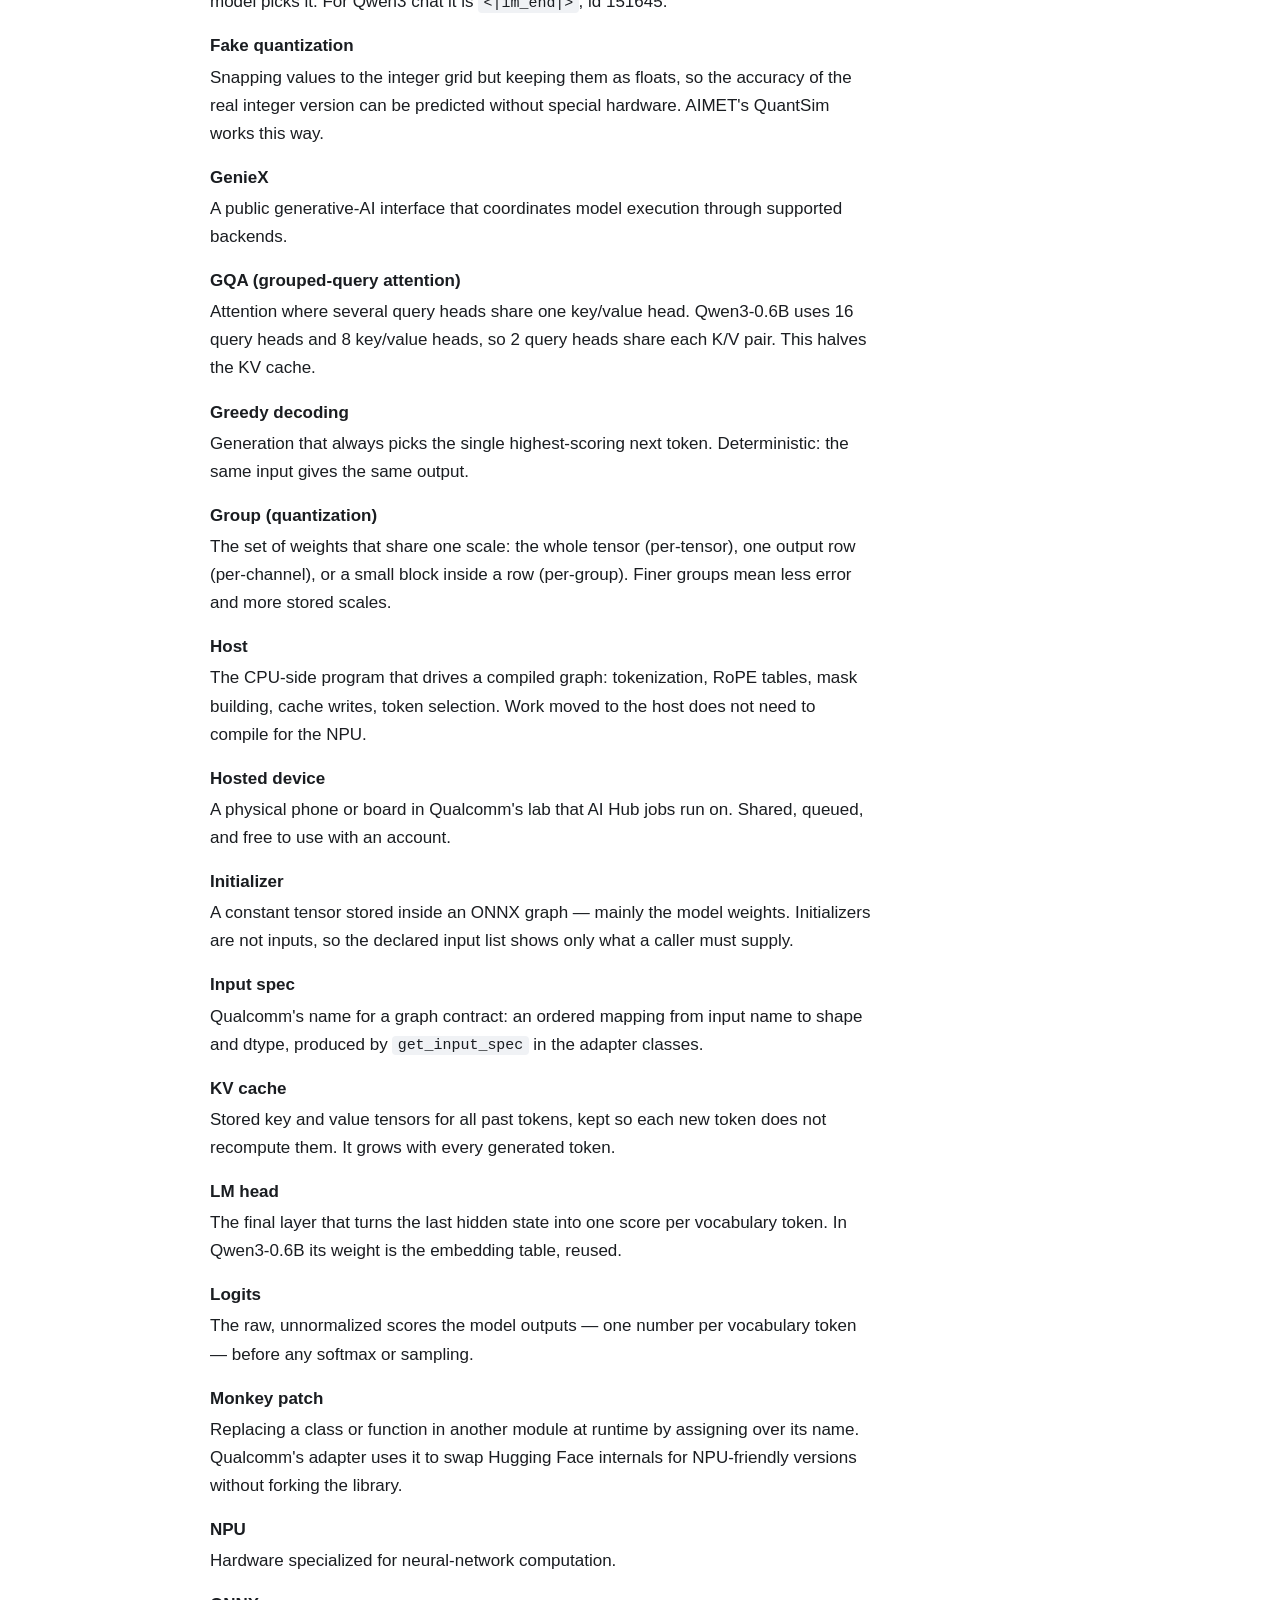
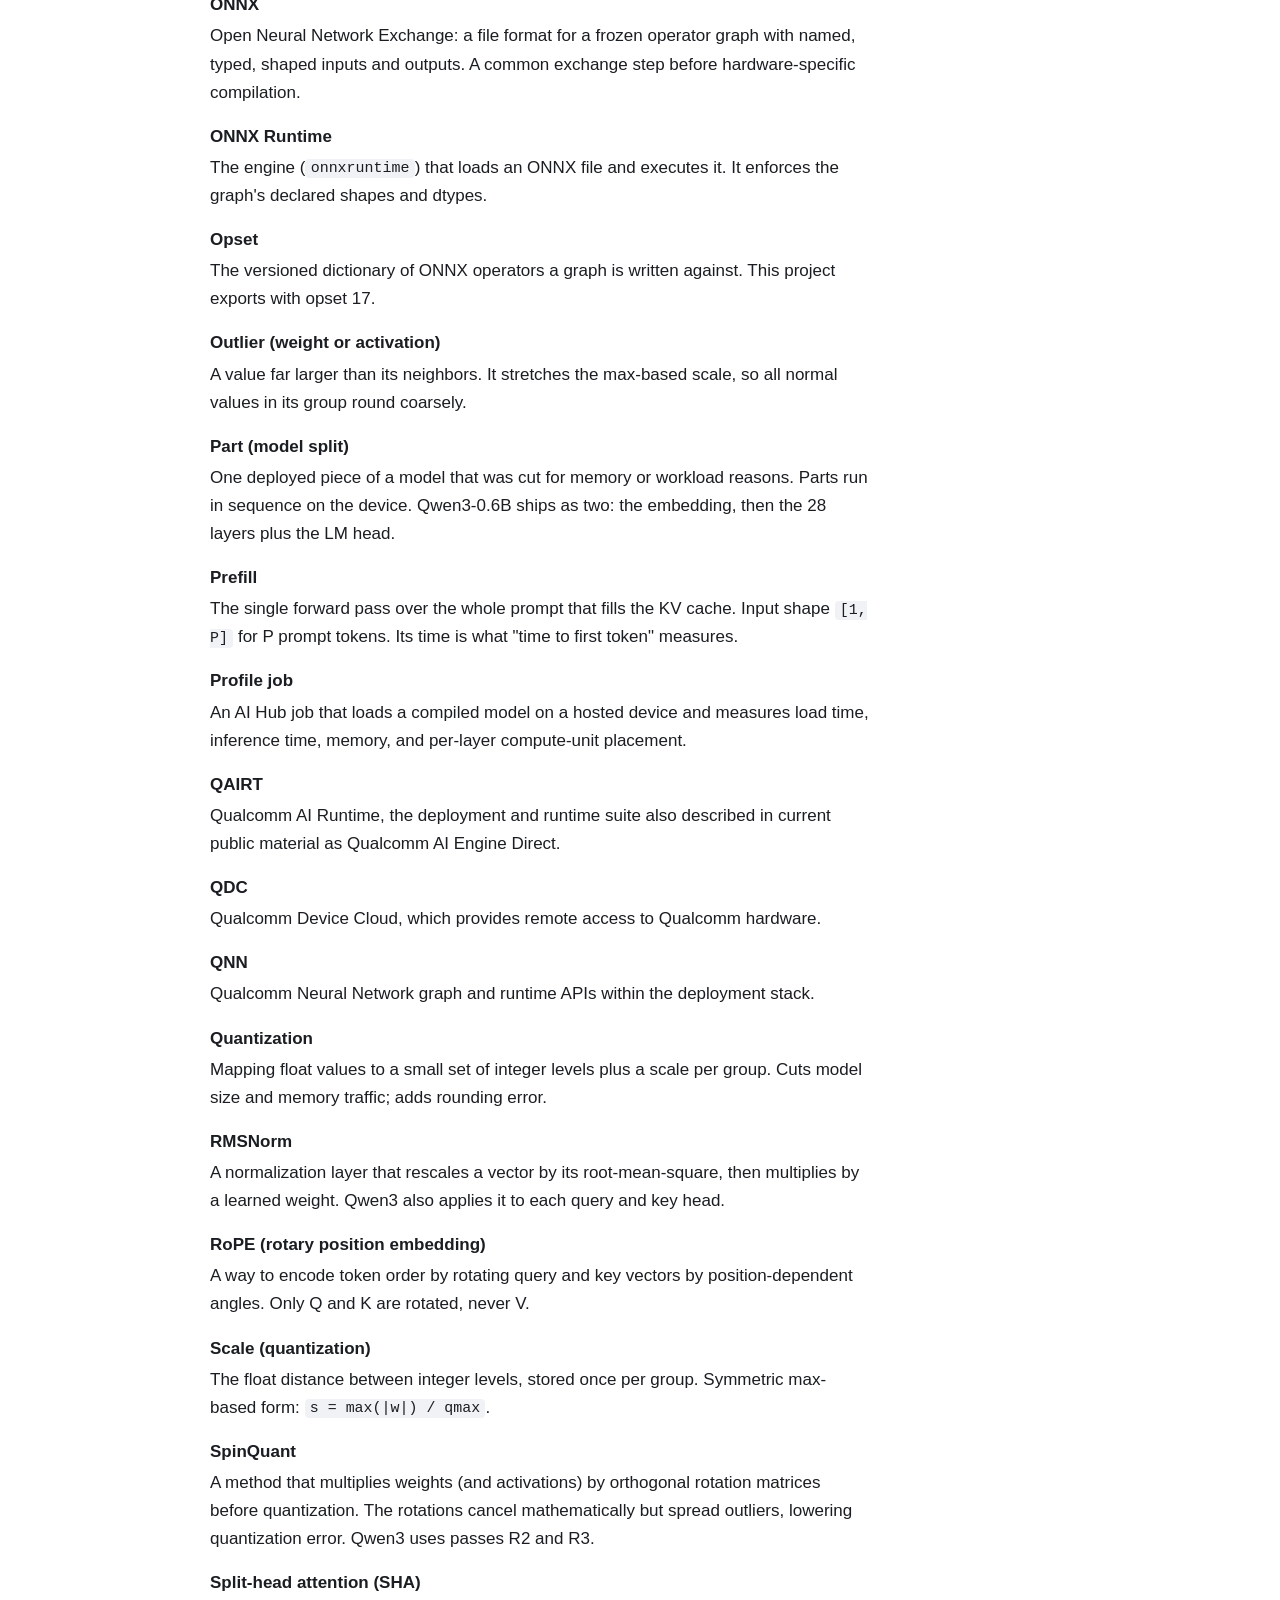
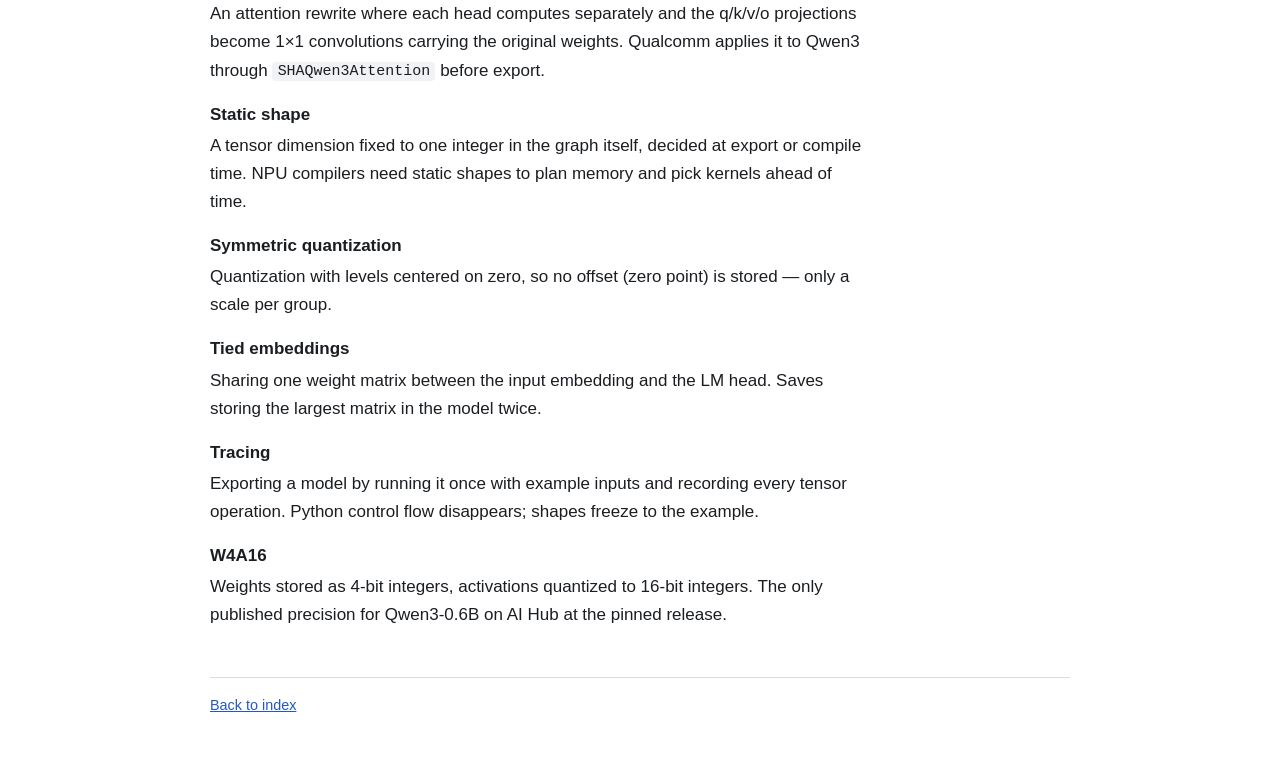
==== commit 8899427d: "Complete Task 07: Published W4A16 artifact and AI Hub Lesson (docs/tasks/07-published-artifact-and-a" ====
--- a/docs/glossary.html
+++ b/docs/glossary.html
@@ -15,7 +15,7 @@
 <main>
 <h1>Glossary</h1>
 <p class="muted">Terms are added when the task that needs them starts.
-Current terms come from Tasks 01 to 06.</p>
+Current terms come from Tasks 01 to 07.</p>
 
 <dl class="glossary">
 <dt id="adapter">Adapter</dt>
@@ -34,6 +34,10 @@
 <dd>Qualcomm's AI Model Efficiency Toolkit for quantization and model
 optimization.</dd>
 
+<dt id="ai-hub-job">AI Hub job</dt>
+<dd>One unit of work on Qualcomm AI Hub: compile, link, profile, or
+inference. Each job gets an ID and runs on a chosen hosted device.</dd>
+
 <dt id="ai-hub-workbench">AI Hub Workbench</dt>
 <dd>Qualcomm's managed service for compiling, testing, profiling, and
 running models on hosted devices.</dd>
@@ -45,6 +49,11 @@
 <dt id="backend">Backend</dt>
 <dd>The lower-level runtime that executes model operations on a compute
 unit.</dd>
+
+<dt id="bundle">Bundle (GenieX QAIRT)</dt>
+<dd>The published package for an LLM: QNN context binaries plus the
+runtime configs and tokenizer that GenieX needs to run them. Built per
+chipset.</dd>
 
 <dt id="calibration">Calibration</dt>
 <dd>Measuring activation value ranges by running sample data through a
@@ -103,6 +112,10 @@
 RoPE tables, mask building, cache writes, token selection. Work moved to
 the host does not need to compile for the NPU.</dd>
 
+<dt id="hosted-device">Hosted device</dt>
+<dd>A physical phone or board in Qualcomm's lab that AI Hub jobs run
+on. Shared, queued, and free to use with an account.</dd>
+
 <dt id="initializer">Initializer</dt>
 <dd>A constant tensor stored inside an ONNX graph — mainly the model
 weights. Initializers are not inputs, so the declared input list shows
@@ -160,6 +173,11 @@
 <dd>The single forward pass over the whole prompt that fills the KV
 cache. Input shape <code>[1, P]</code> for P prompt tokens. Its time is
 what "time to first token" measures.</dd>
+
+<dt id="profile-job">Profile job</dt>
+<dd>An AI Hub job that loads a compiled model on a hosted device and
+measures load time, inference time, memory, and per-layer compute-unit
+placement.</dd>
 
 <dt id="qairt">QAIRT</dt>
 <dd>Qualcomm AI Runtime, the deployment and runtime suite also described
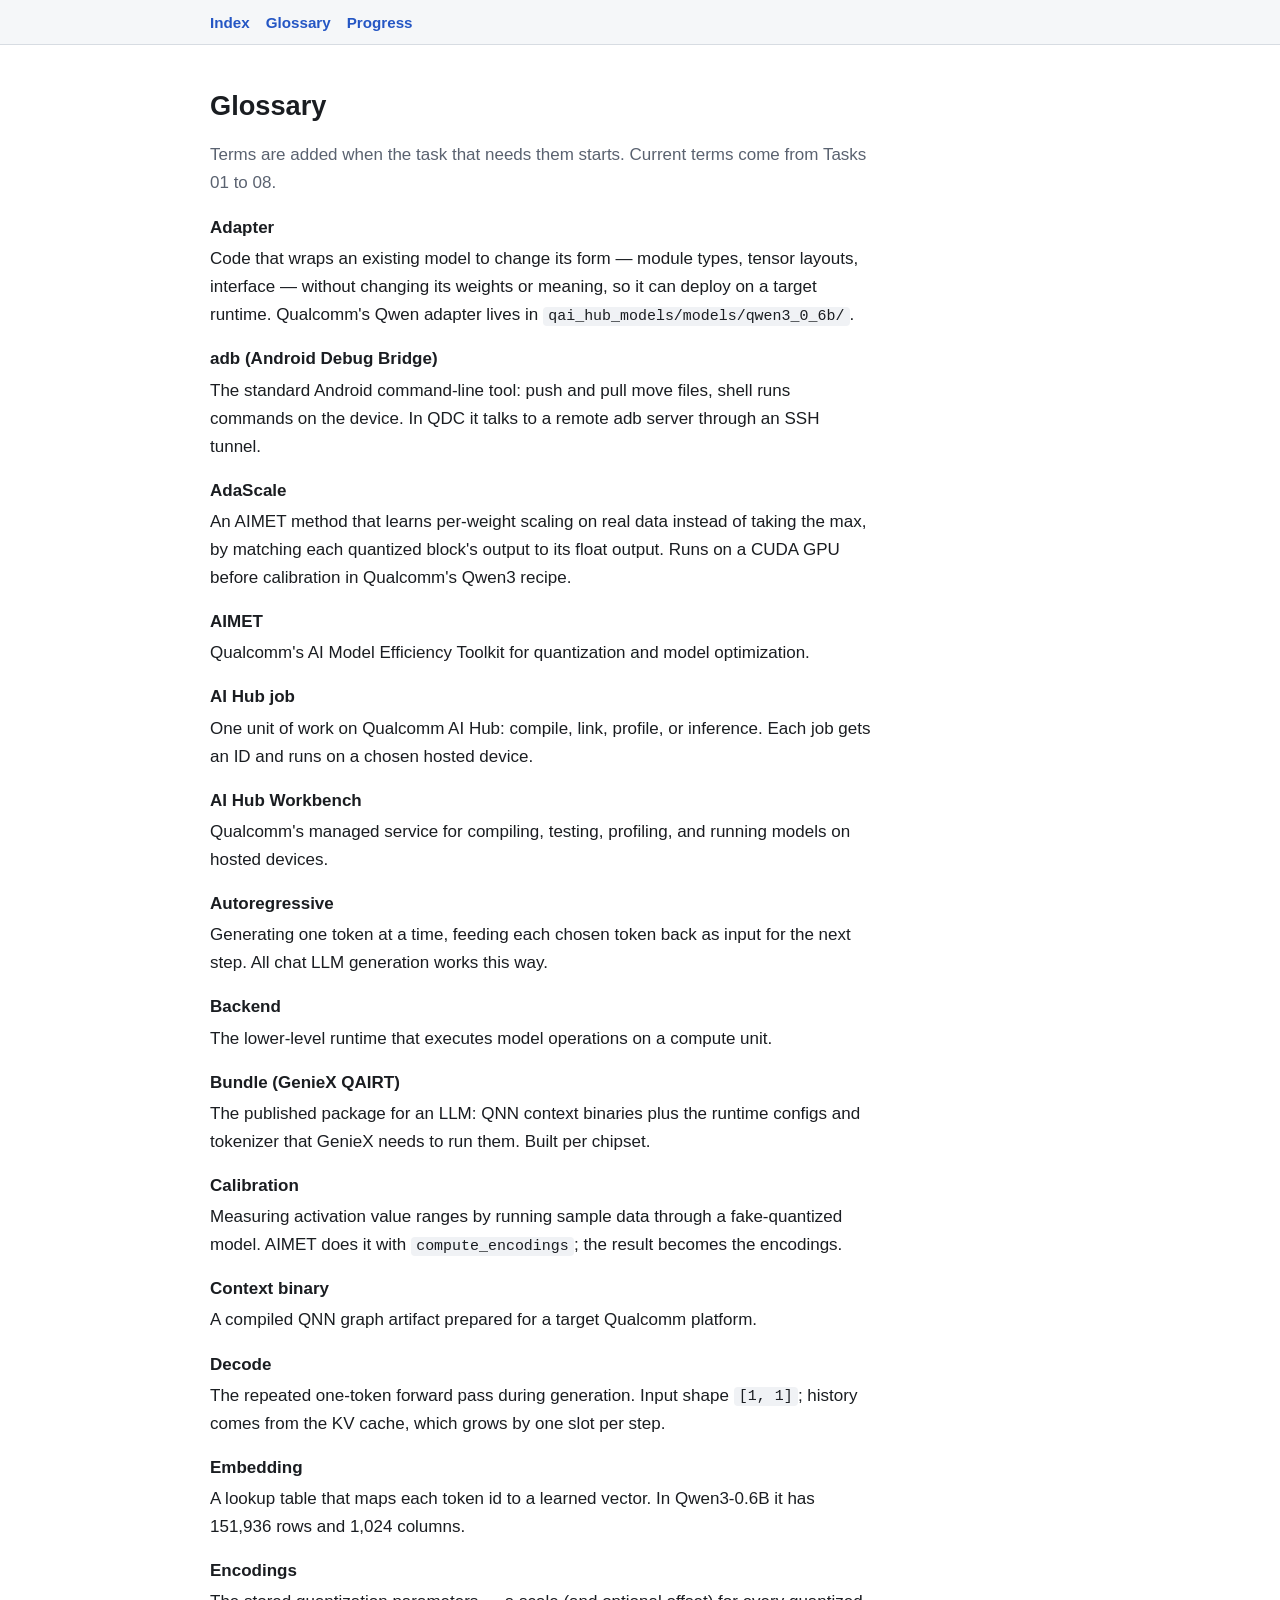
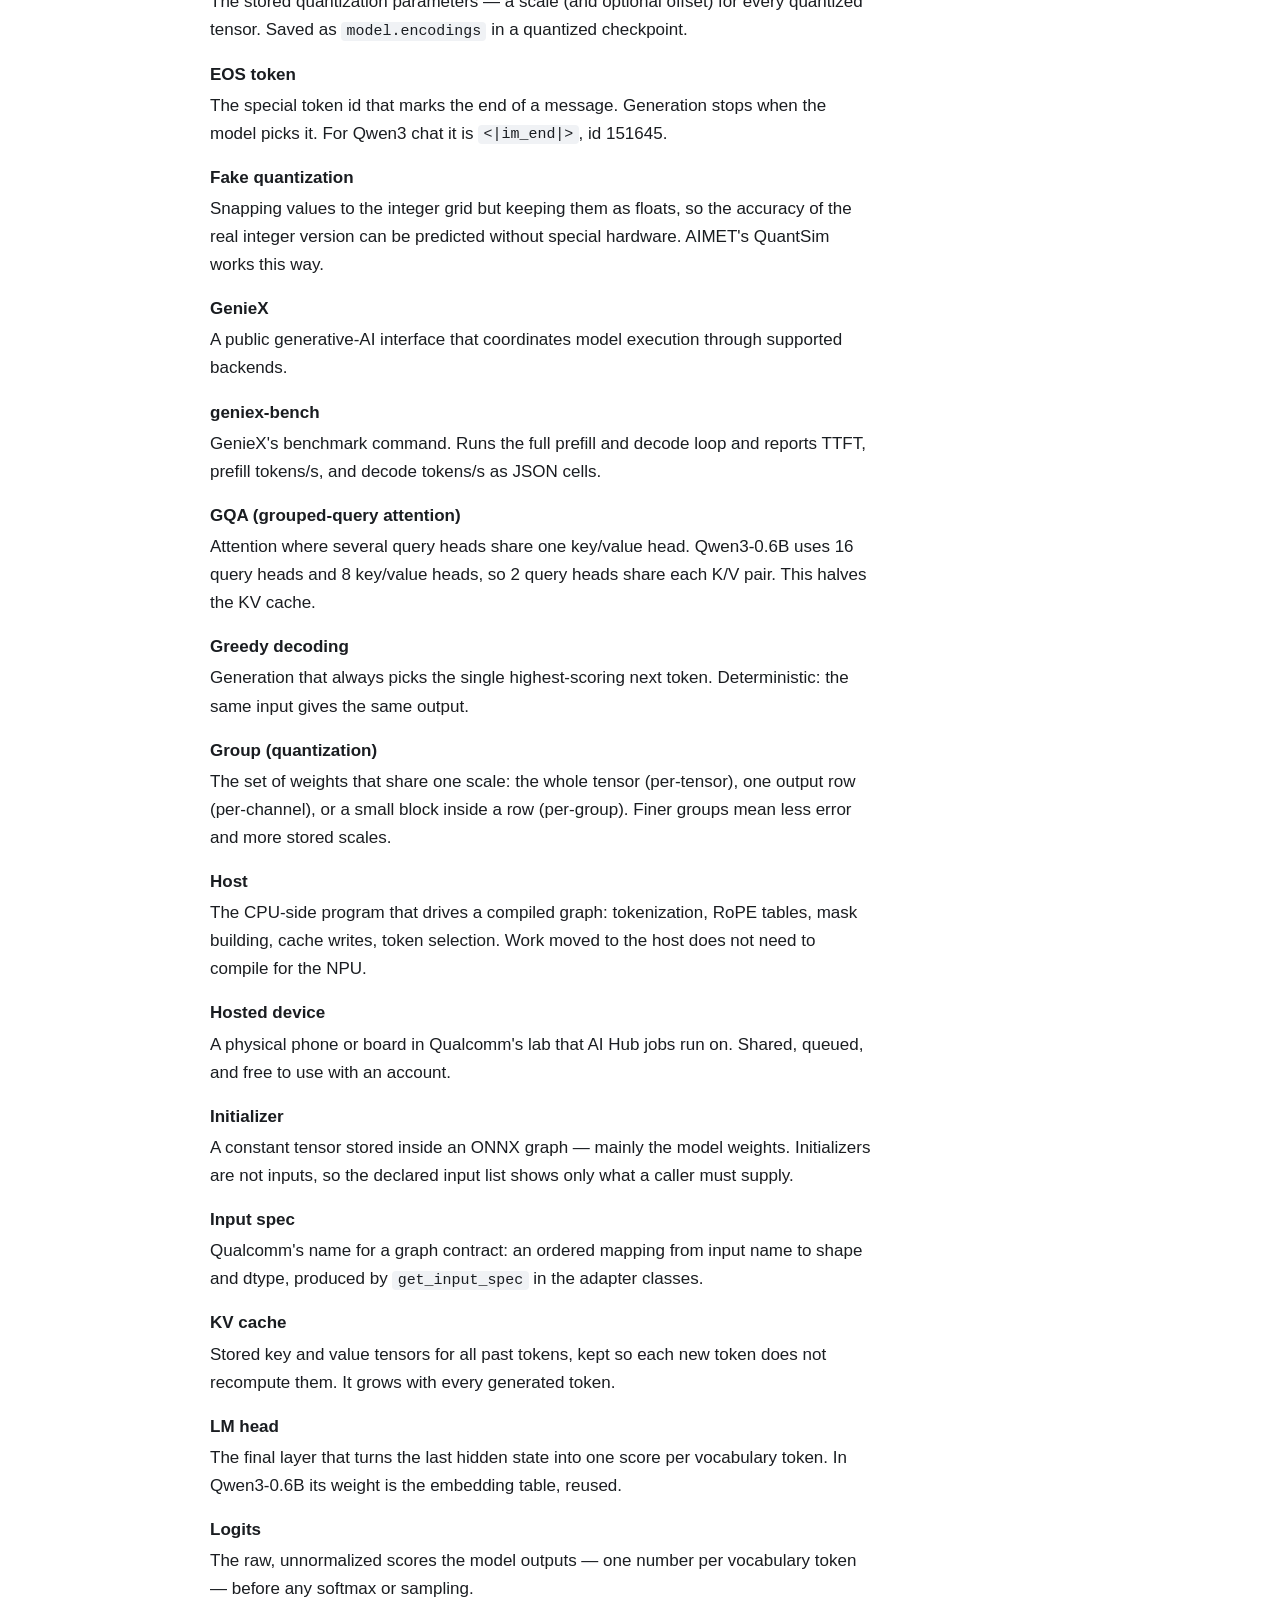
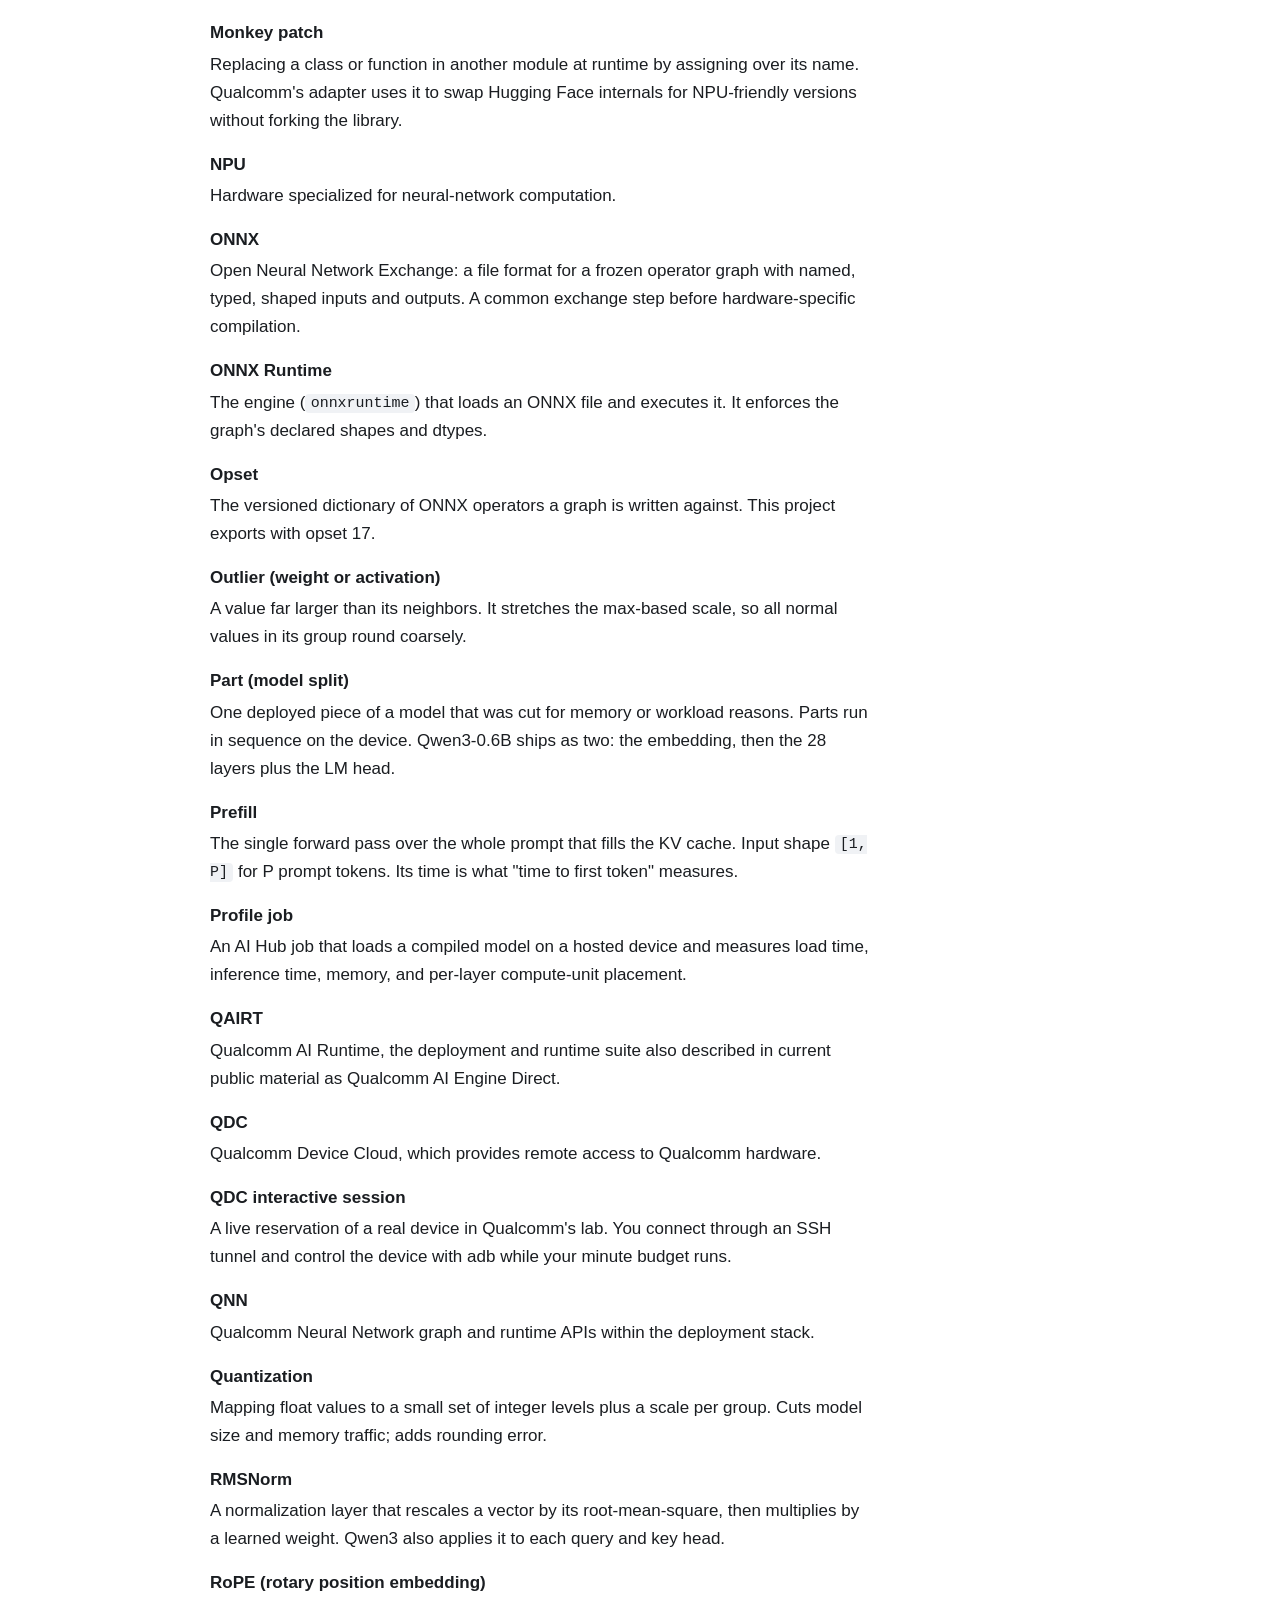
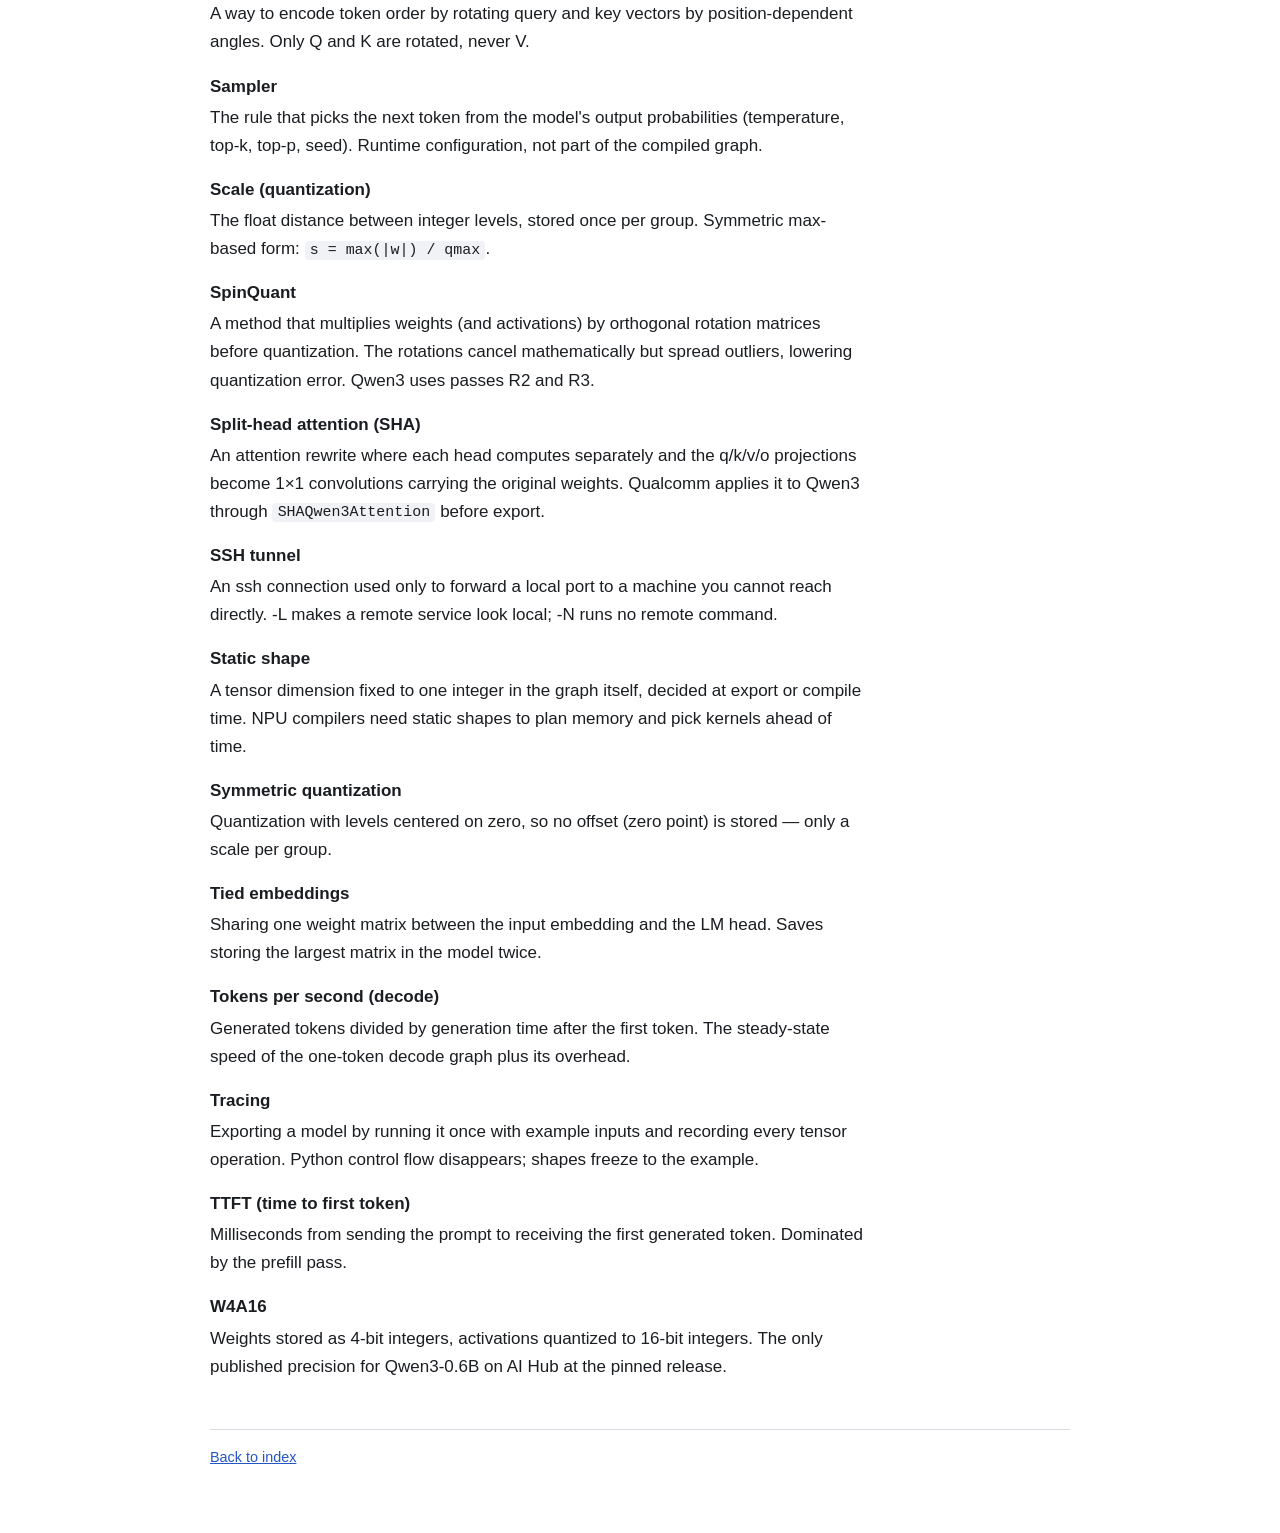
==== commit 6aef5021: "Complete Task 08: QAIRT and GenieX on QDC Ran the full GenieX generative loop on a real Snapdragon 8" ====
--- a/docs/glossary.html
+++ b/docs/glossary.html
@@ -15,7 +15,7 @@
 <main>
 <h1>Glossary</h1>
 <p class="muted">Terms are added when the task that needs them starts.
-Current terms come from Tasks 01 to 07.</p>
+Current terms come from Tasks 01 to 08.</p>
 
 <dl class="glossary">
 <dt id="adapter">Adapter</dt>
@@ -24,6 +24,11 @@
 it can deploy on a target runtime. Qualcomm's Qwen adapter lives in
 <code>qai_hub_models/models/qwen3_0_6b/</code>.</dd>
 
+<dt id="adb">adb (Android Debug Bridge)</dt>
+<dd>The standard Android command-line tool: push and pull move files,
+shell runs commands on the device. In QDC it talks to a remote adb
+server through an SSH tunnel.</dd>
+
 <dt id="adascale">AdaScale</dt>
 <dd>An AIMET method that learns per-weight scaling on real data instead
 of taking the max, by matching each quantized block's output to its
@@ -92,6 +97,11 @@
 <dd>A public generative-AI interface that coordinates model execution
 through supported backends.</dd>
 
+<dt id="geniex-bench">geniex-bench</dt>
+<dd>GenieX's benchmark command. Runs the full prefill and decode loop
+and reports TTFT, prefill tokens/s, and decode tokens/s as JSON
+cells.</dd>
+
 <dt id="gqa">GQA (grouped-query attention)</dt>
 <dd>Attention where several query heads share one key/value head.
 Qwen3-0.6B uses 16 query heads and 8 key/value heads, so 2 query heads
@@ -187,6 +197,11 @@
 <dd>Qualcomm Device Cloud, which provides remote access to Qualcomm
 hardware.</dd>
 
+<dt id="qdc-interactive-session">QDC interactive session</dt>
+<dd>A live reservation of a real device in Qualcomm's lab. You connect
+through an SSH tunnel and control the device with adb while your
+minute budget runs.</dd>
+
 <dt id="qnn">QNN</dt>
 <dd>Qualcomm Neural Network graph and runtime APIs within the deployment
 stack.</dd>
@@ -203,6 +218,11 @@
 <dt id="rope">RoPE (rotary position embedding)</dt>
 <dd>A way to encode token order by rotating query and key vectors by
 position-dependent angles. Only Q and K are rotated, never V.</dd>
+
+<dt id="sampler">Sampler</dt>
+<dd>The rule that picks the next token from the model's output
+probabilities (temperature, top-k, top-p, seed). Runtime
+configuration, not part of the compiled graph.</dd>
 
 <dt id="scale-quant">Scale (quantization)</dt>
 <dd>The float distance between integer levels, stored once per group.
@@ -220,6 +240,11 @@
 weights. Qualcomm applies it to Qwen3 through
 <code>SHAQwen3Attention</code> before export.</dd>
 
+<dt id="ssh-tunnel">SSH tunnel</dt>
+<dd>An ssh connection used only to forward a local port to a machine
+you cannot reach directly. -L makes a remote service look local; -N
+runs no remote command.</dd>
+
 <dt id="static-shape">Static shape</dt>
 <dd>A tensor dimension fixed to one integer in the graph itself, decided
 at export or compile time. NPU compilers need static shapes to plan
@@ -233,10 +258,19 @@
 <dd>Sharing one weight matrix between the input embedding and the LM
 head. Saves storing the largest matrix in the model twice.</dd>
 
+<dt id="tokens-per-second">Tokens per second (decode)</dt>
+<dd>Generated tokens divided by generation time after the first token.
+The steady-state speed of the one-token decode graph plus its
+overhead.</dd>
+
 <dt id="tracing">Tracing</dt>
 <dd>Exporting a model by running it once with example inputs and
 recording every tensor operation. Python control flow disappears; shapes
 freeze to the example.</dd>
+
+<dt id="ttft">TTFT (time to first token)</dt>
+<dd>Milliseconds from sending the prompt to receiving the first
+generated token. Dominated by the prefill pass.</dd>
 
 <dt id="w4a16">W4A16</dt>
 <dd>Weights stored as 4-bit integers, activations quantized to 16-bit
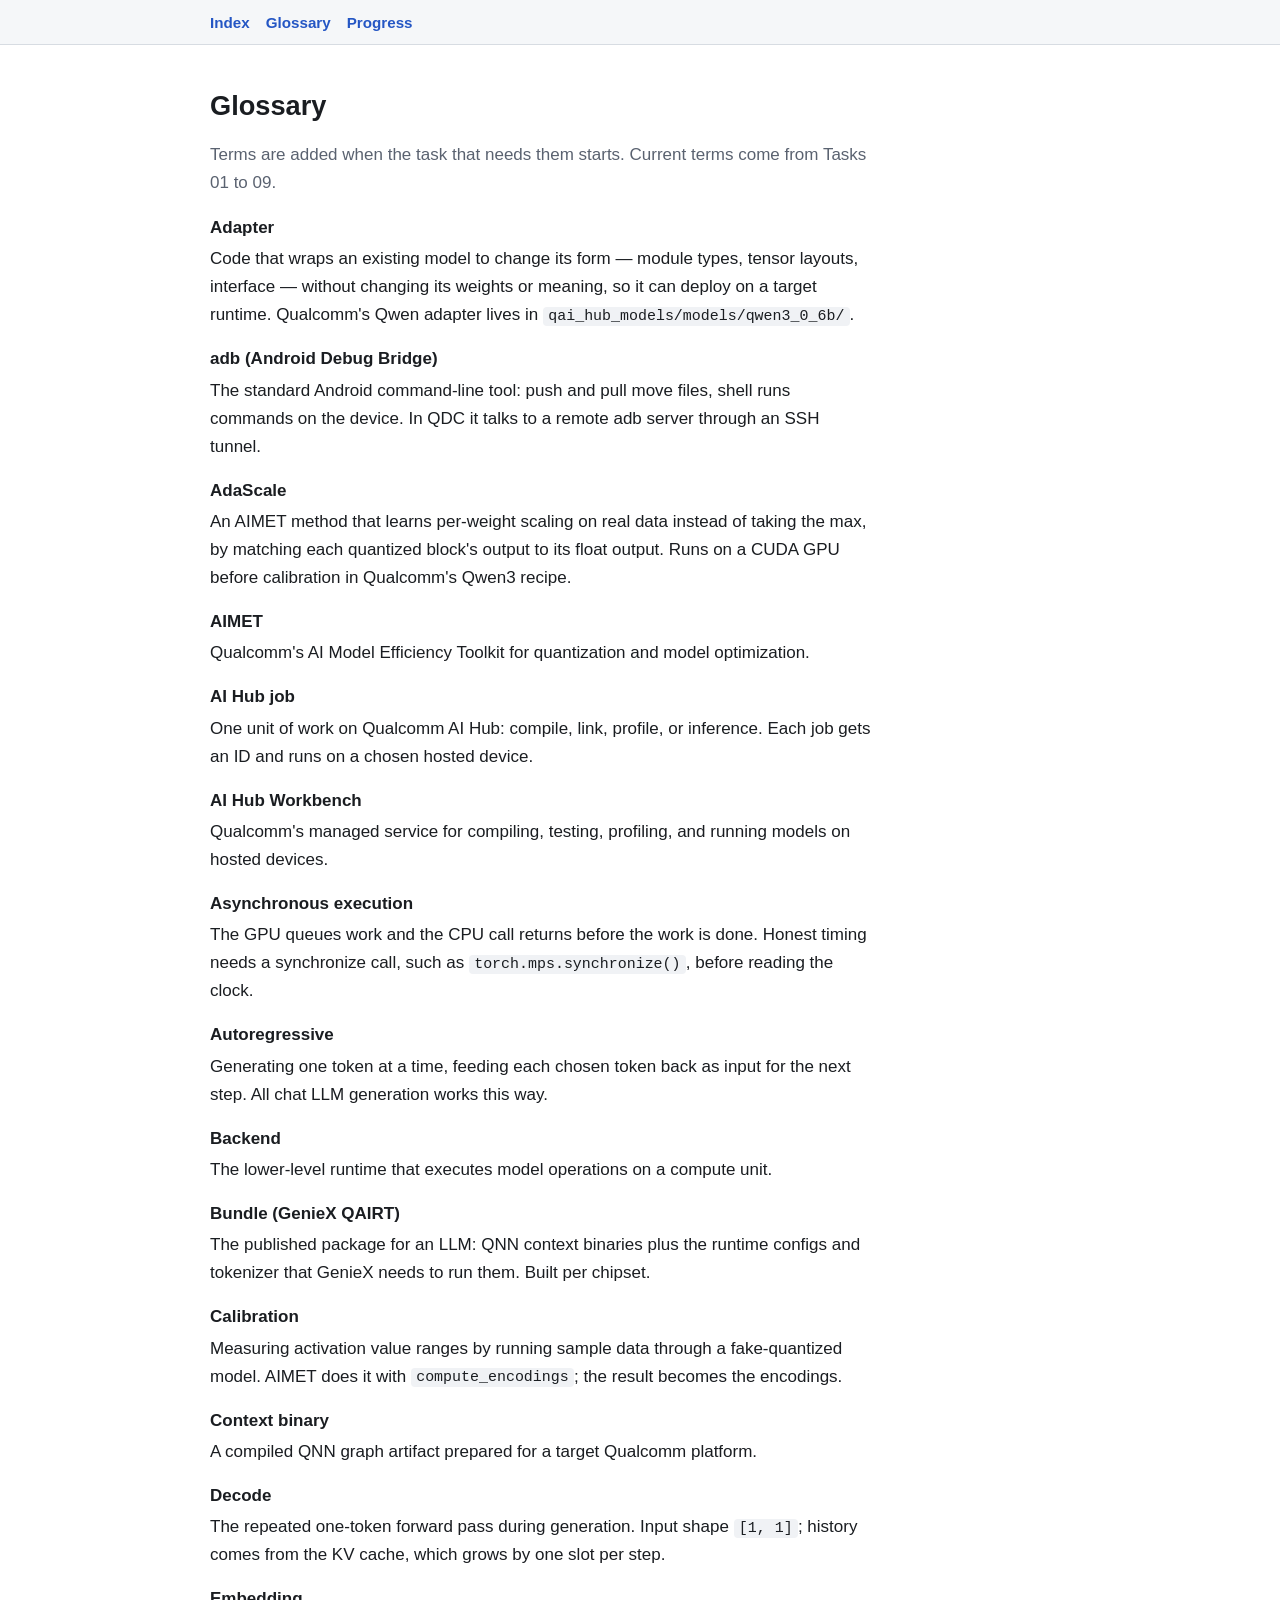
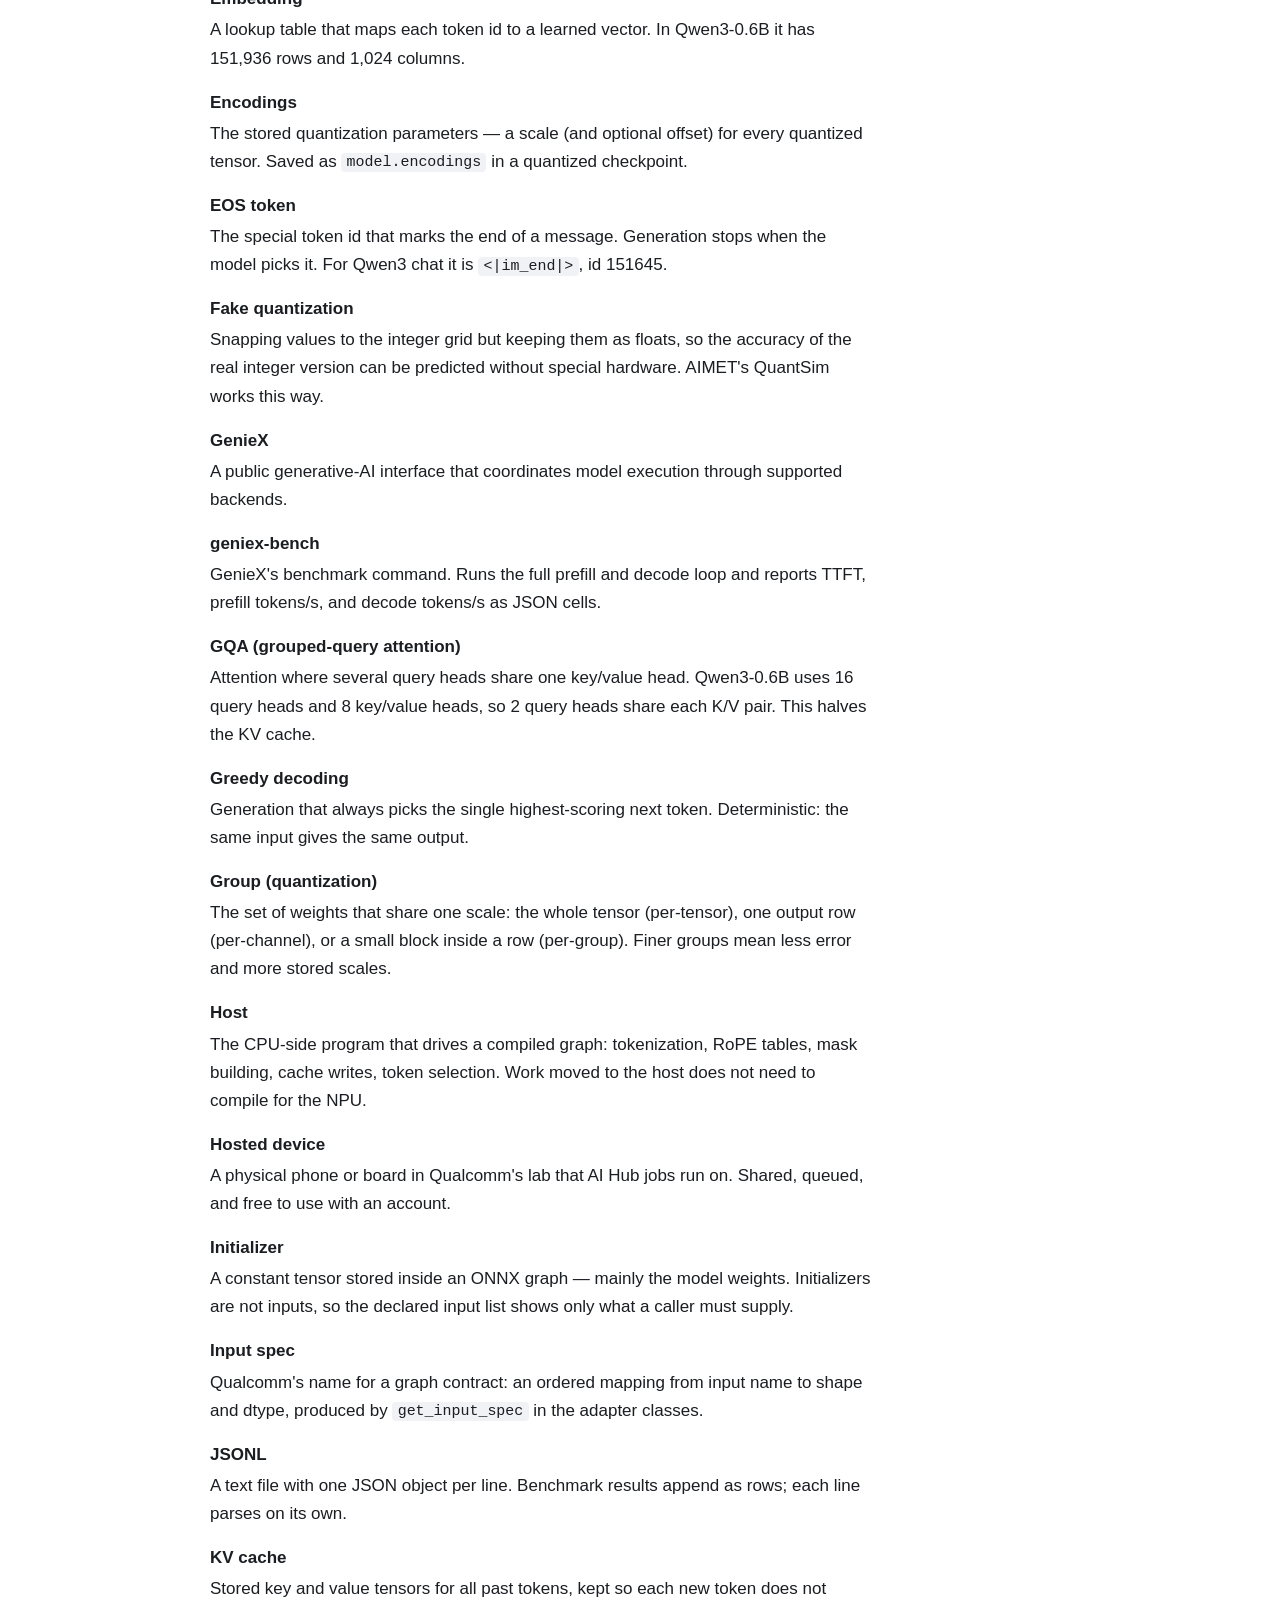
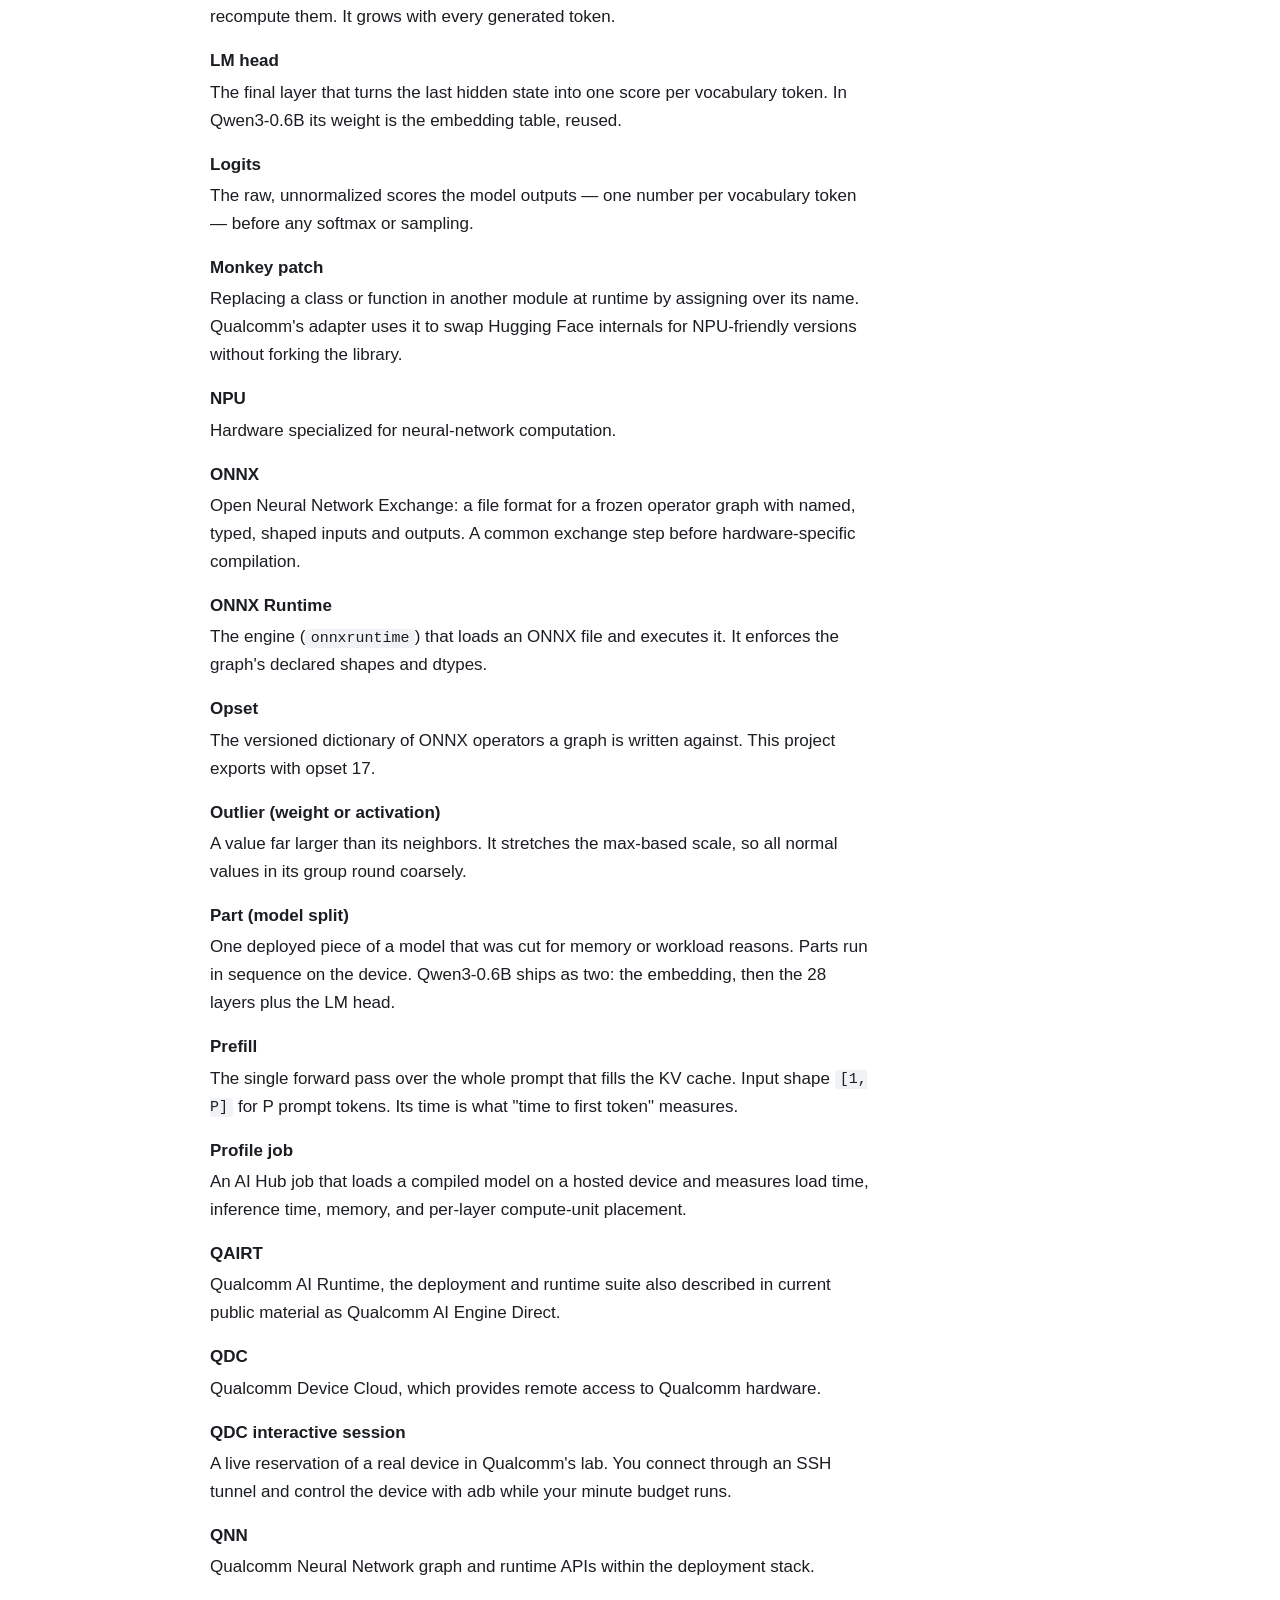
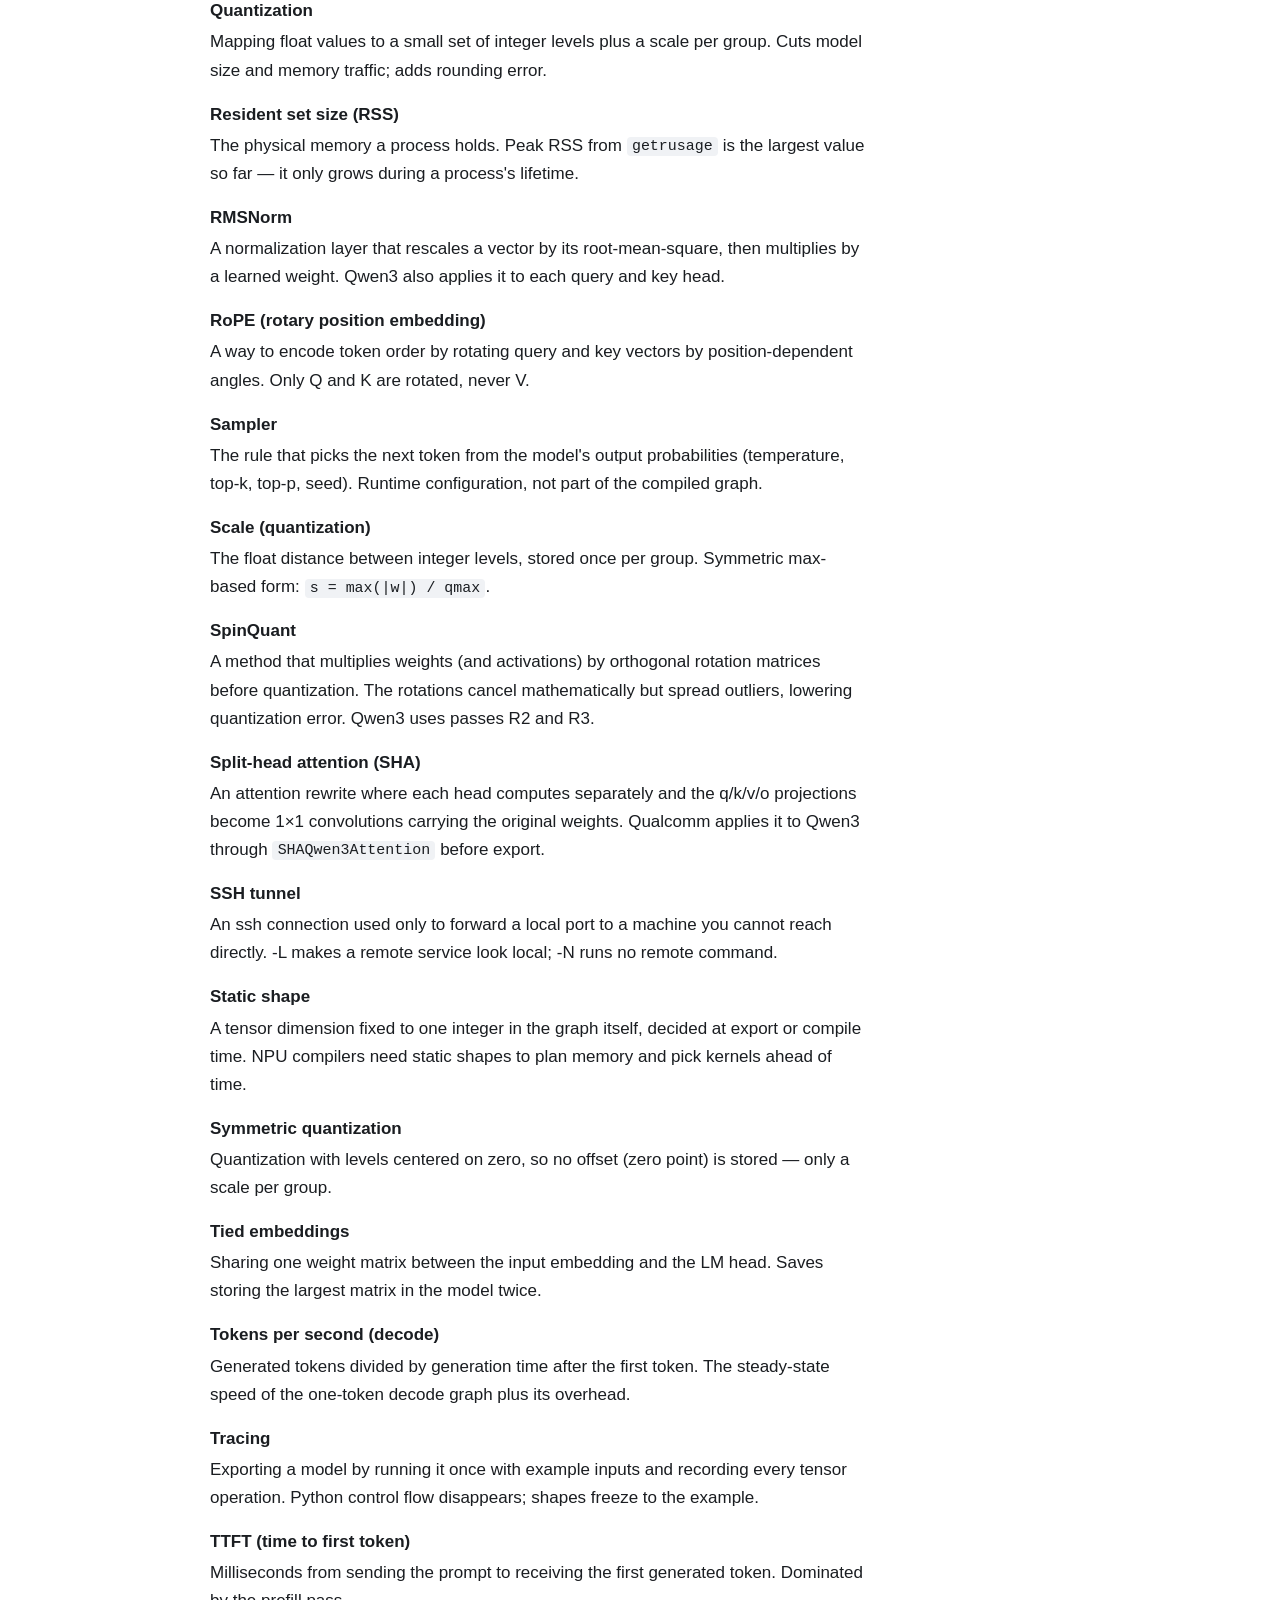
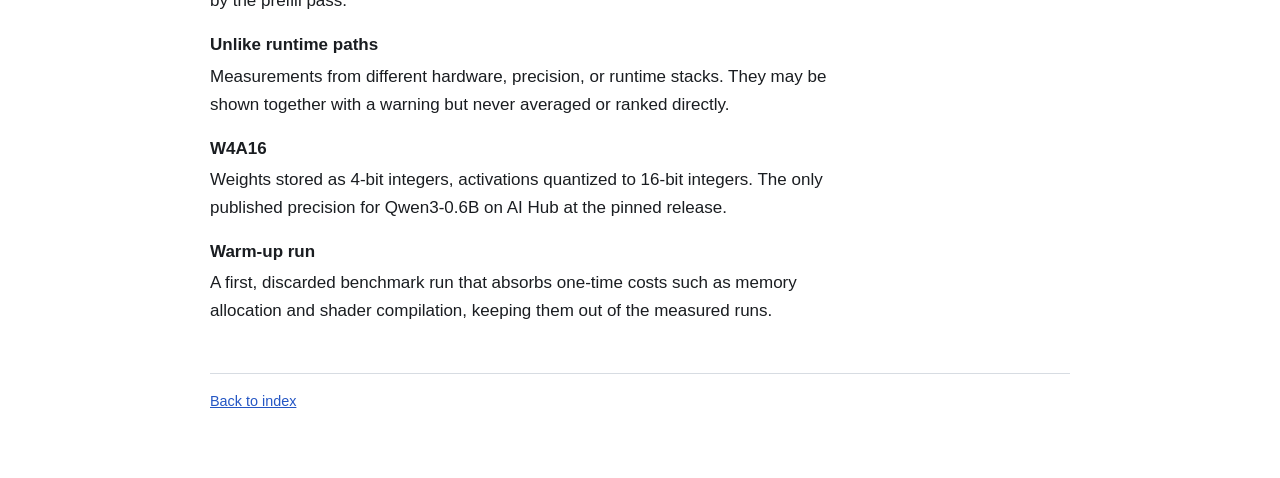
==== commit 3d99c6cf: "Complete Task 09: small diagnostic benchmark Reusable benchmark (src/edge_slm_lab/diag_bench.py) tha" ====
--- a/docs/glossary.html
+++ b/docs/glossary.html
@@ -15,7 +15,7 @@
 <main>
 <h1>Glossary</h1>
 <p class="muted">Terms are added when the task that needs them starts.
-Current terms come from Tasks 01 to 08.</p>
+Current terms come from Tasks 01 to 09.</p>
 
 <dl class="glossary">
 <dt id="adapter">Adapter</dt>
@@ -47,6 +47,11 @@
 <dd>Qualcomm's managed service for compiling, testing, profiling, and
 running models on hosted devices.</dd>
 
+<dt id="async-execution">Asynchronous execution</dt>
+<dd>The GPU queues work and the CPU call returns before the work is
+done. Honest timing needs a synchronize call, such as
+<code>torch.mps.synchronize()</code>, before reading the clock.</dd>
+
 <dt id="autoregressive">Autoregressive</dt>
 <dd>Generating one token at a time, feeding each chosen token back as
 input for the next step. All chat LLM generation works this way.</dd>
@@ -136,6 +141,10 @@
 name to shape and dtype, produced by <code>get_input_spec</code> in the
 adapter classes.</dd>
 
+<dt id="jsonl">JSONL</dt>
+<dd>A text file with one JSON object per line. Benchmark results append
+as rows; each line parses on its own.</dd>
+
 <dt id="kv-cache">KV cache</dt>
 <dd>Stored key and value tensors for all past tokens, kept so each new
 token does not recompute them. It grows with every generated token.</dd>
@@ -209,6 +218,11 @@
 <dt id="quantization">Quantization</dt>
 <dd>Mapping float values to a small set of integer levels plus a scale
 per group. Cuts model size and memory traffic; adds rounding error.</dd>
+
+<dt id="rss">Resident set size (RSS)</dt>
+<dd>The physical memory a process holds. Peak RSS from
+<code>getrusage</code> is the largest value so far — it only grows
+during a process's lifetime.</dd>
 
 <dt id="rmsnorm">RMSNorm</dt>
 <dd>A normalization layer that rescales a vector by its root-mean-square,
@@ -272,10 +286,20 @@
 <dd>Milliseconds from sending the prompt to receiving the first
 generated token. Dominated by the prefill pass.</dd>
 
+<dt id="unlike-runtime-paths">Unlike runtime paths</dt>
+<dd>Measurements from different hardware, precision, or runtime stacks.
+They may be shown together with a warning but never averaged or ranked
+directly.</dd>
+
 <dt id="w4a16">W4A16</dt>
 <dd>Weights stored as 4-bit integers, activations quantized to 16-bit
 integers. The only published precision for Qwen3-0.6B on AI Hub at the
 pinned release.</dd>
+
+<dt id="warm-up-run">Warm-up run</dt>
+<dd>A first, discarded benchmark run that absorbs one-time costs such
+as memory allocation and shader compilation, keeping them out of the
+measured runs.</dd>
 </dl>
 
 <footer><a href="index.html">Back to index</a></footer>
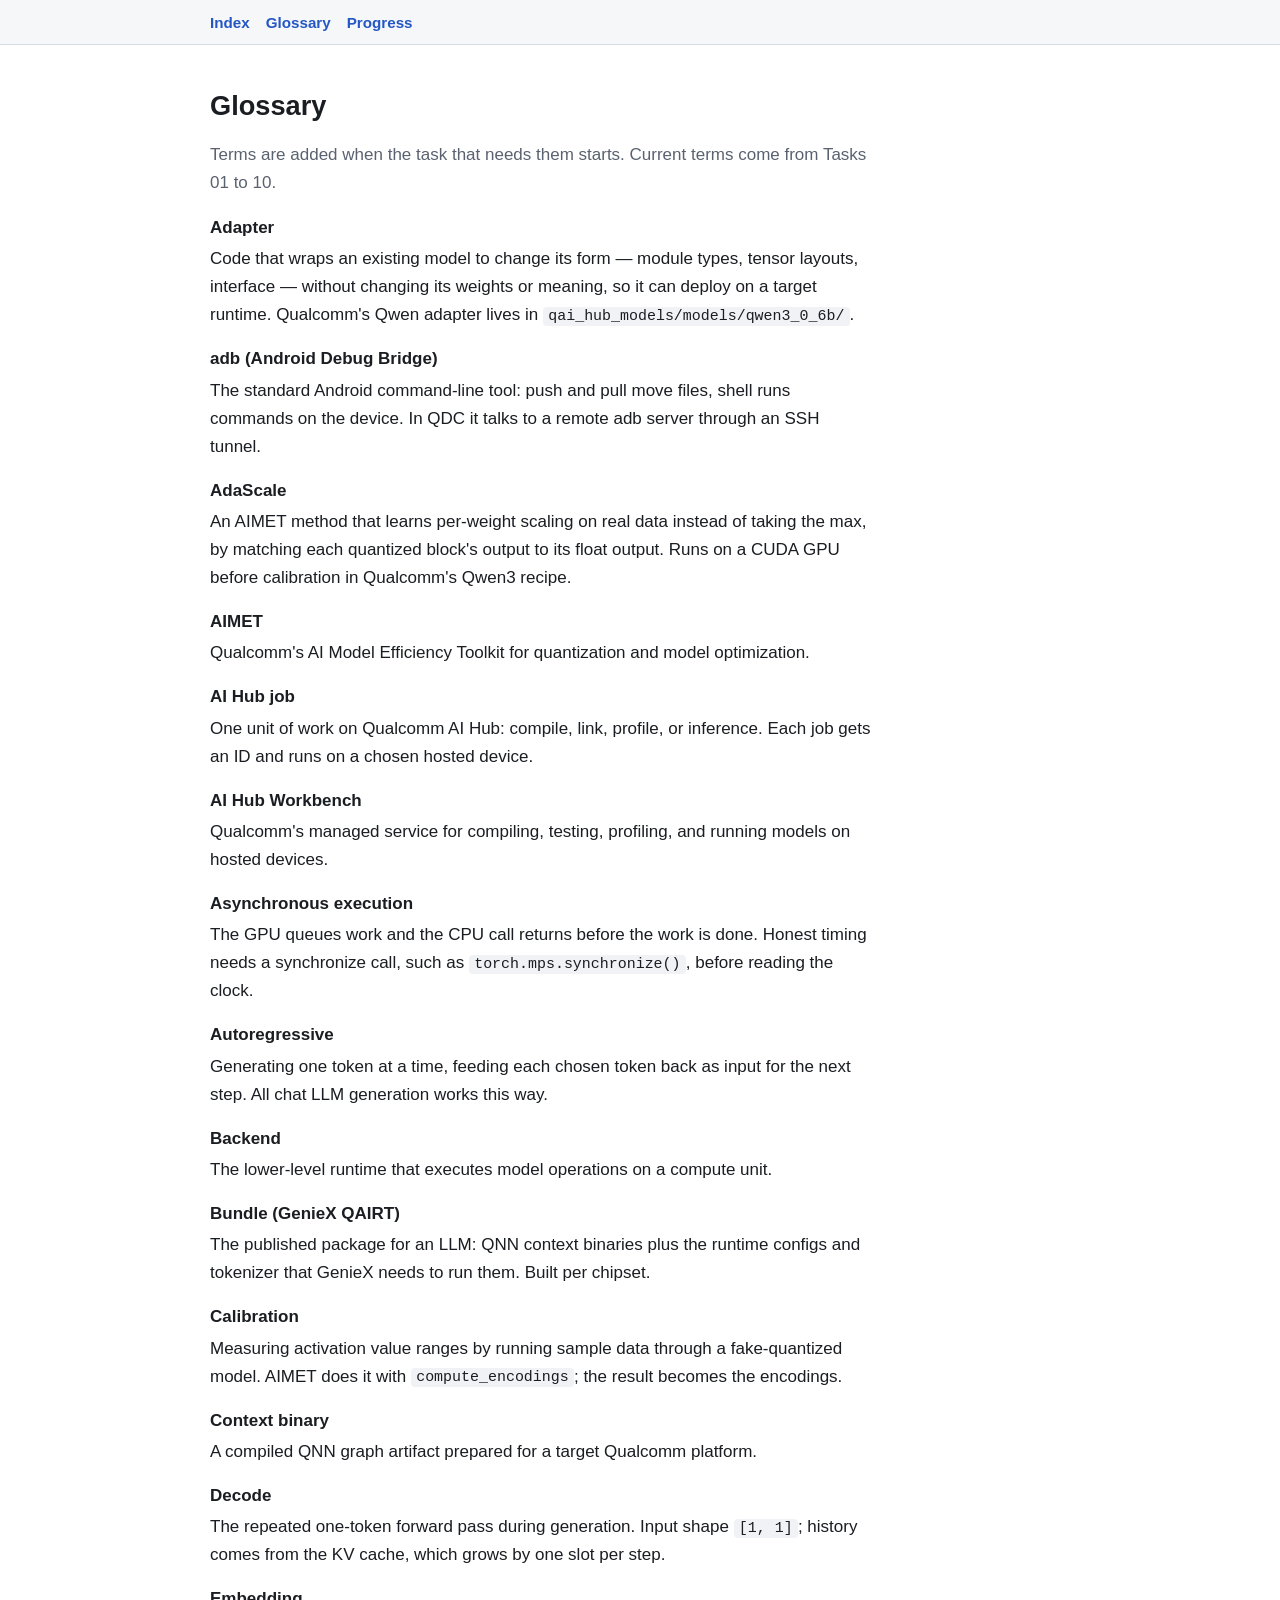
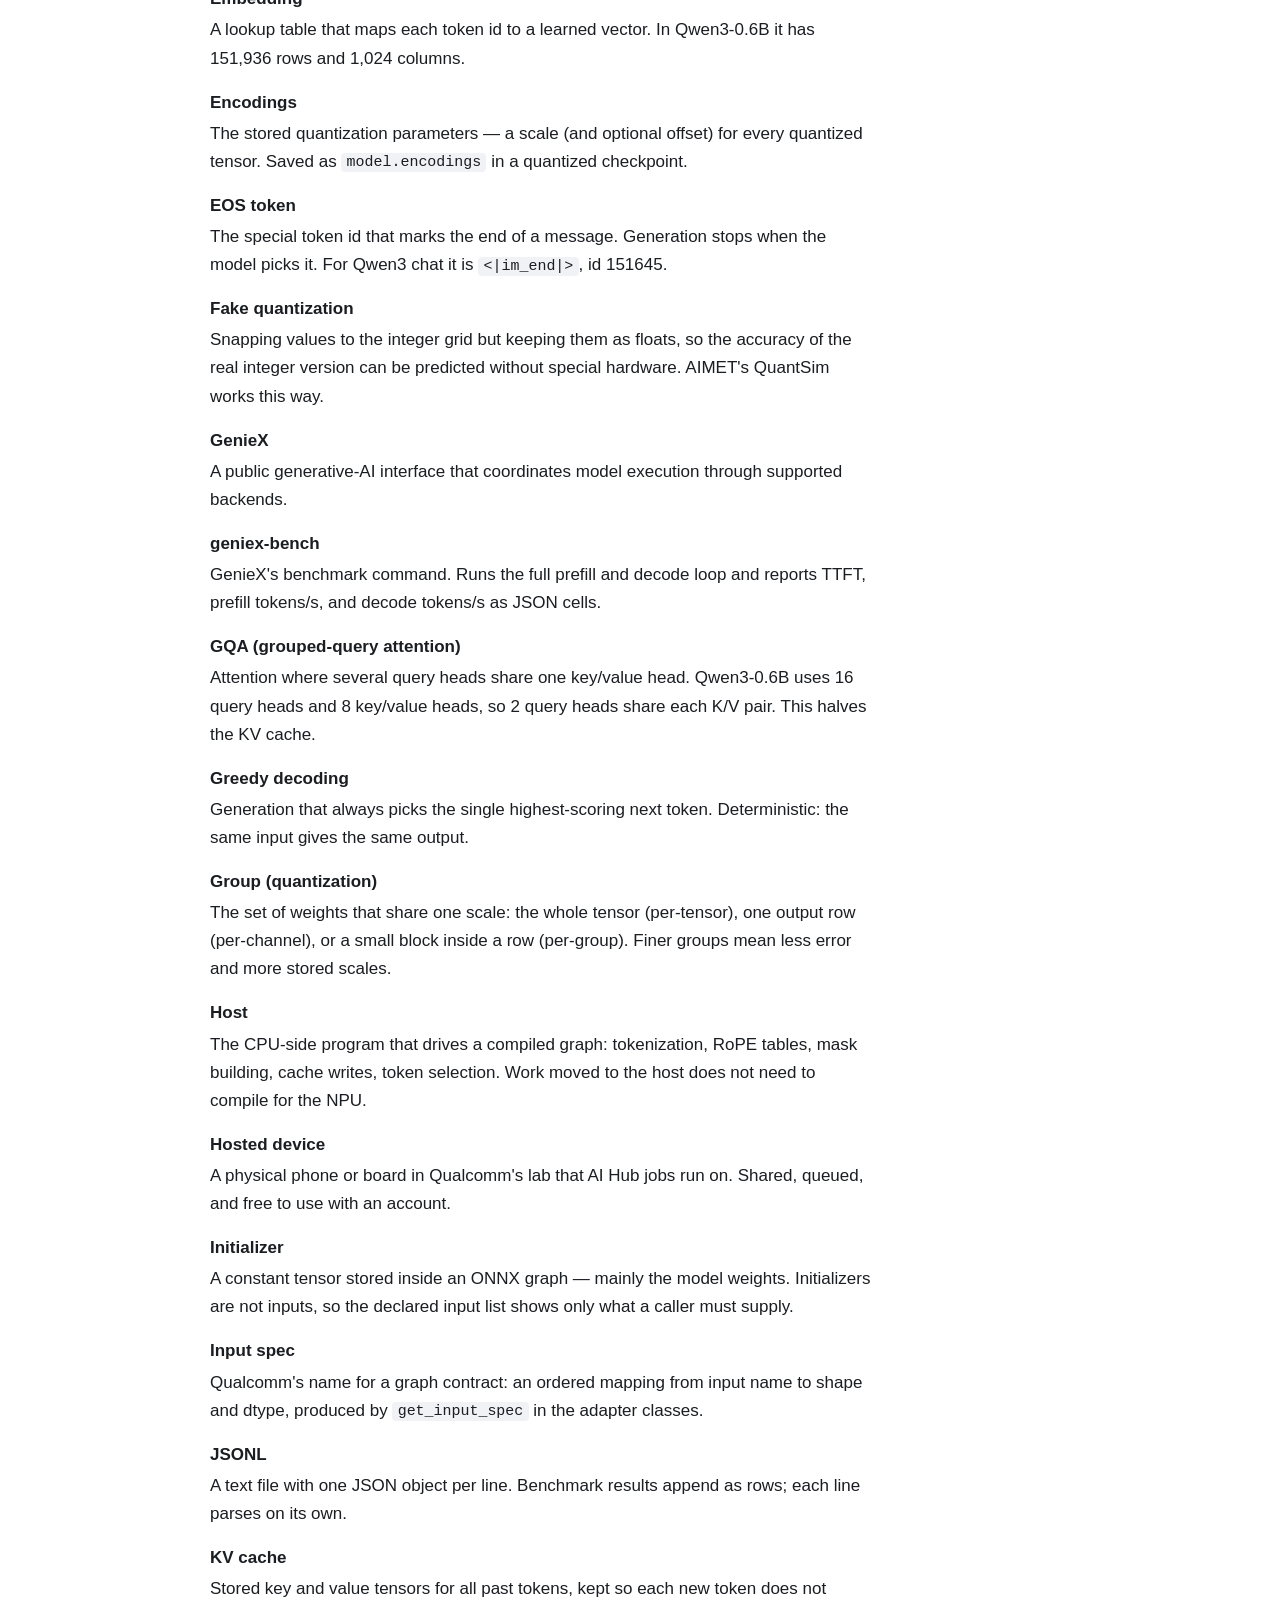
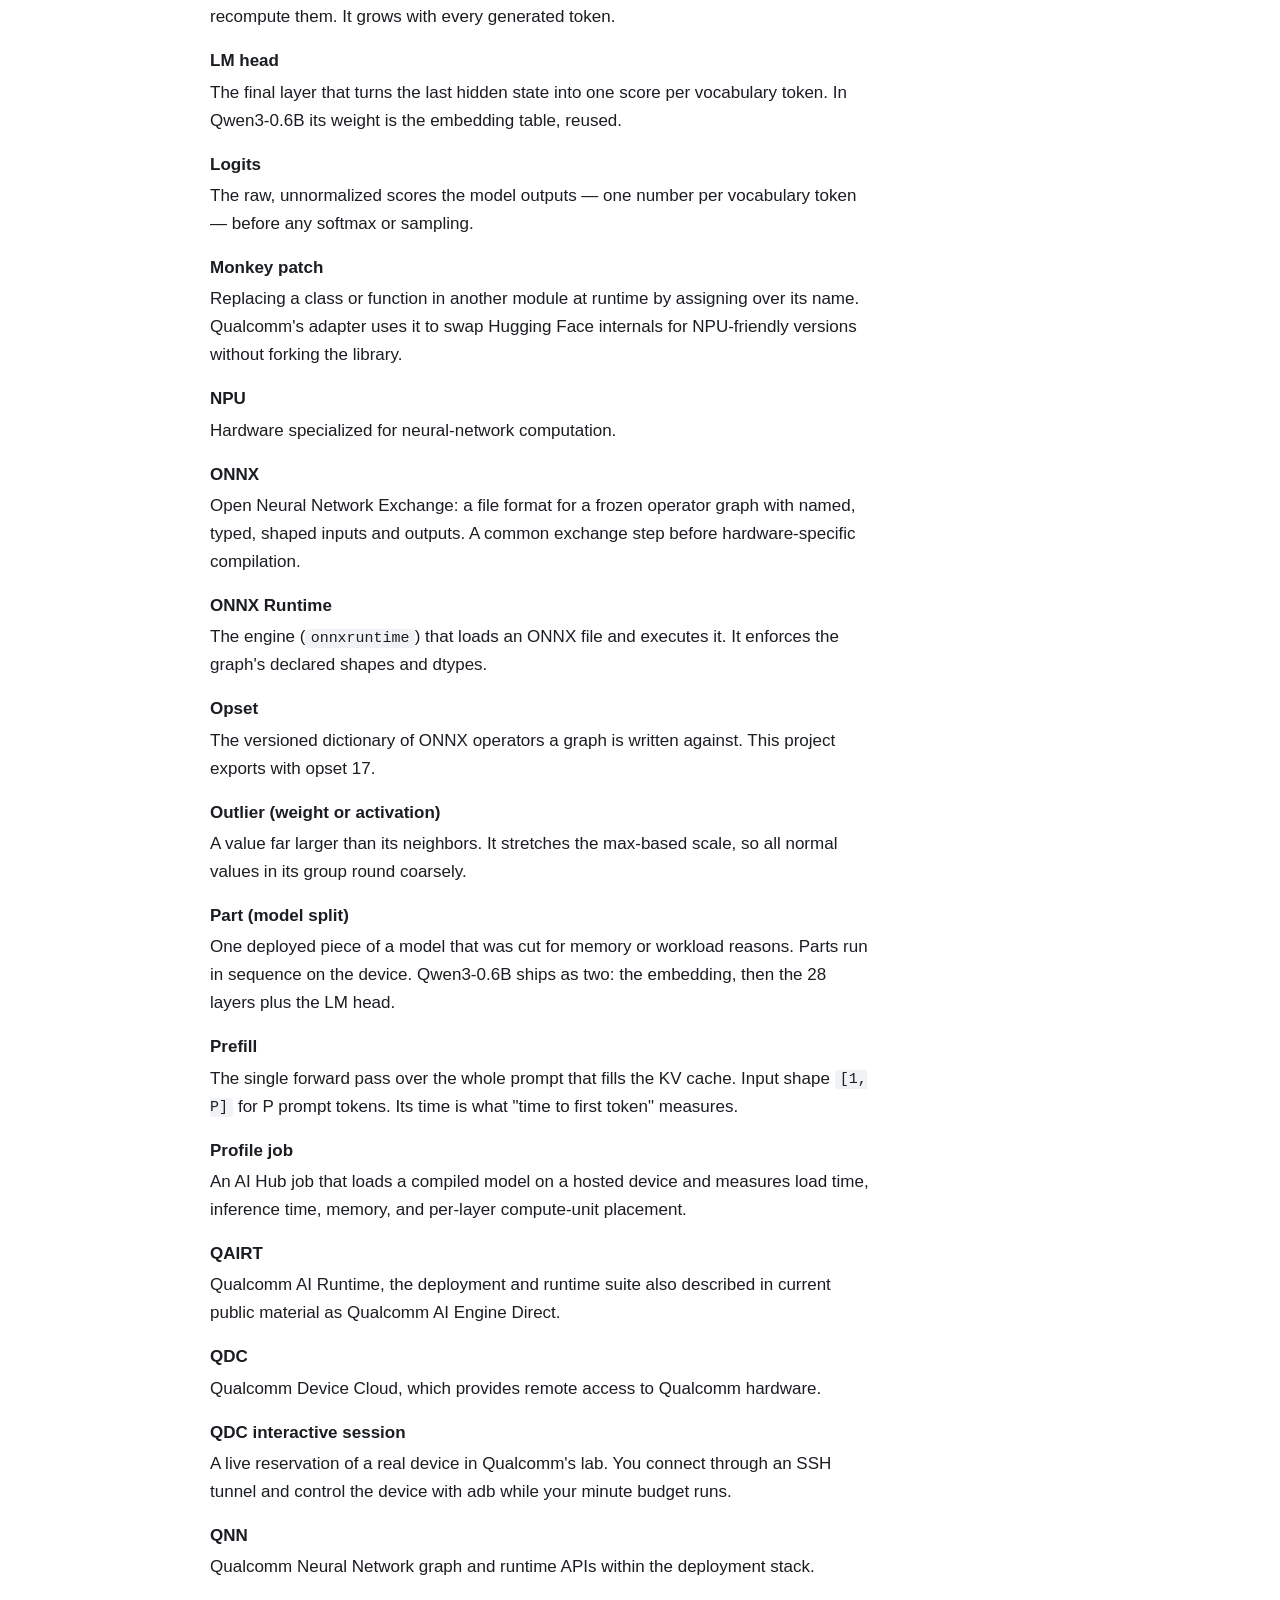
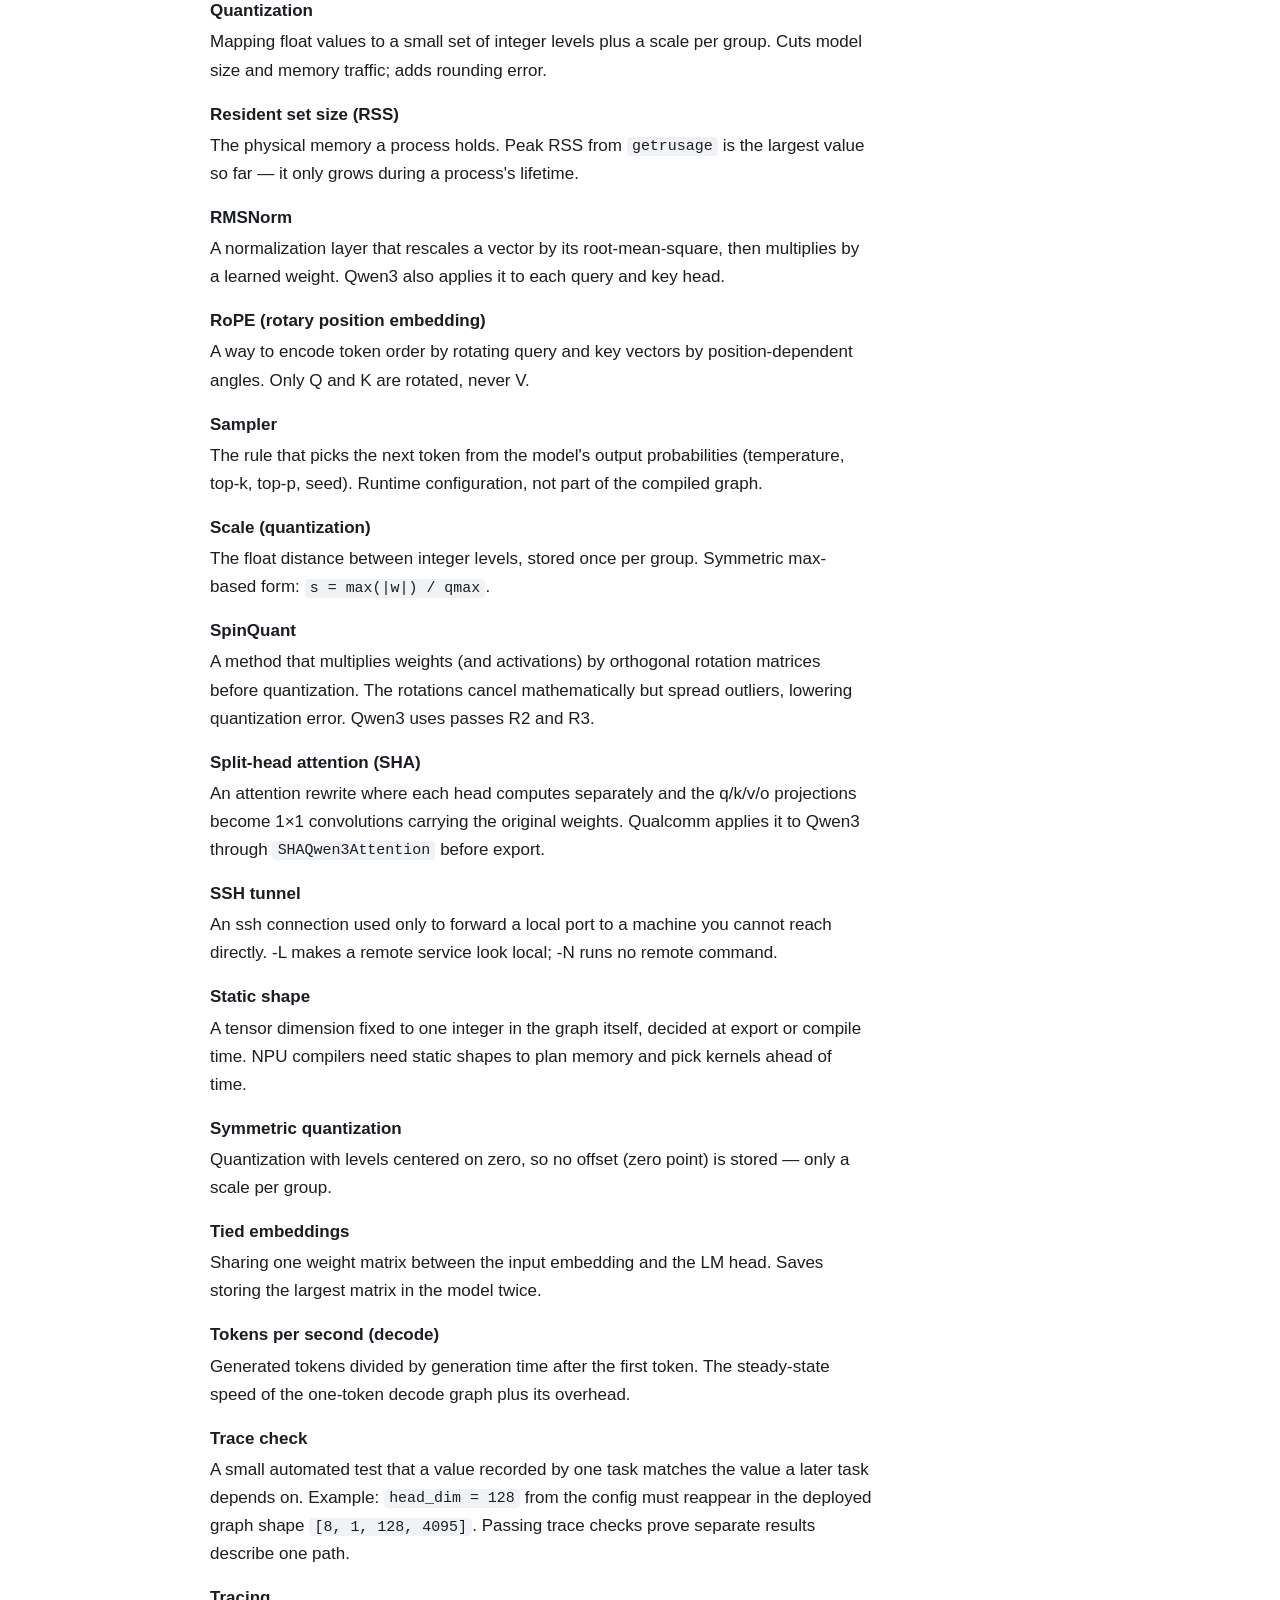
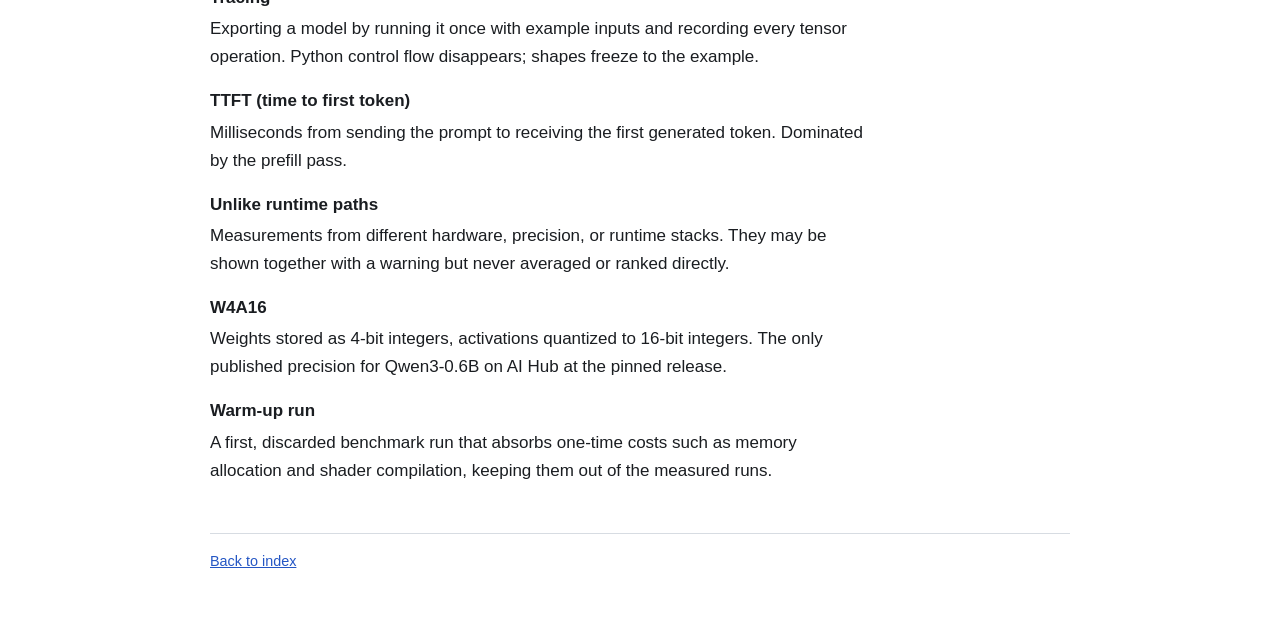
==== commit eee65aea: "Complete Task 10: results analysis and end-to-end review — project complete Final task. One notebook" ====
--- a/docs/glossary.html
+++ b/docs/glossary.html
@@ -15,7 +15,7 @@
 <main>
 <h1>Glossary</h1>
 <p class="muted">Terms are added when the task that needs them starts.
-Current terms come from Tasks 01 to 09.</p>
+Current terms come from Tasks 01 to 10.</p>
 
 <dl class="glossary">
 <dt id="adapter">Adapter</dt>
@@ -277,6 +277,13 @@
 The steady-state speed of the one-token decode graph plus its
 overhead.</dd>
 
+<dt id="trace-check">Trace check</dt>
+<dd>A small automated test that a value recorded by one task matches
+the value a later task depends on. Example: <code>head_dim = 128</code>
+from the config must reappear in the deployed graph shape
+<code>[8, 1, 128, 4095]</code>. Passing trace checks prove separate
+results describe one path.</dd>
+
 <dt id="tracing">Tracing</dt>
 <dd>Exporting a model by running it once with example inputs and
 recording every tensor operation. Python control flow disappears; shapes
